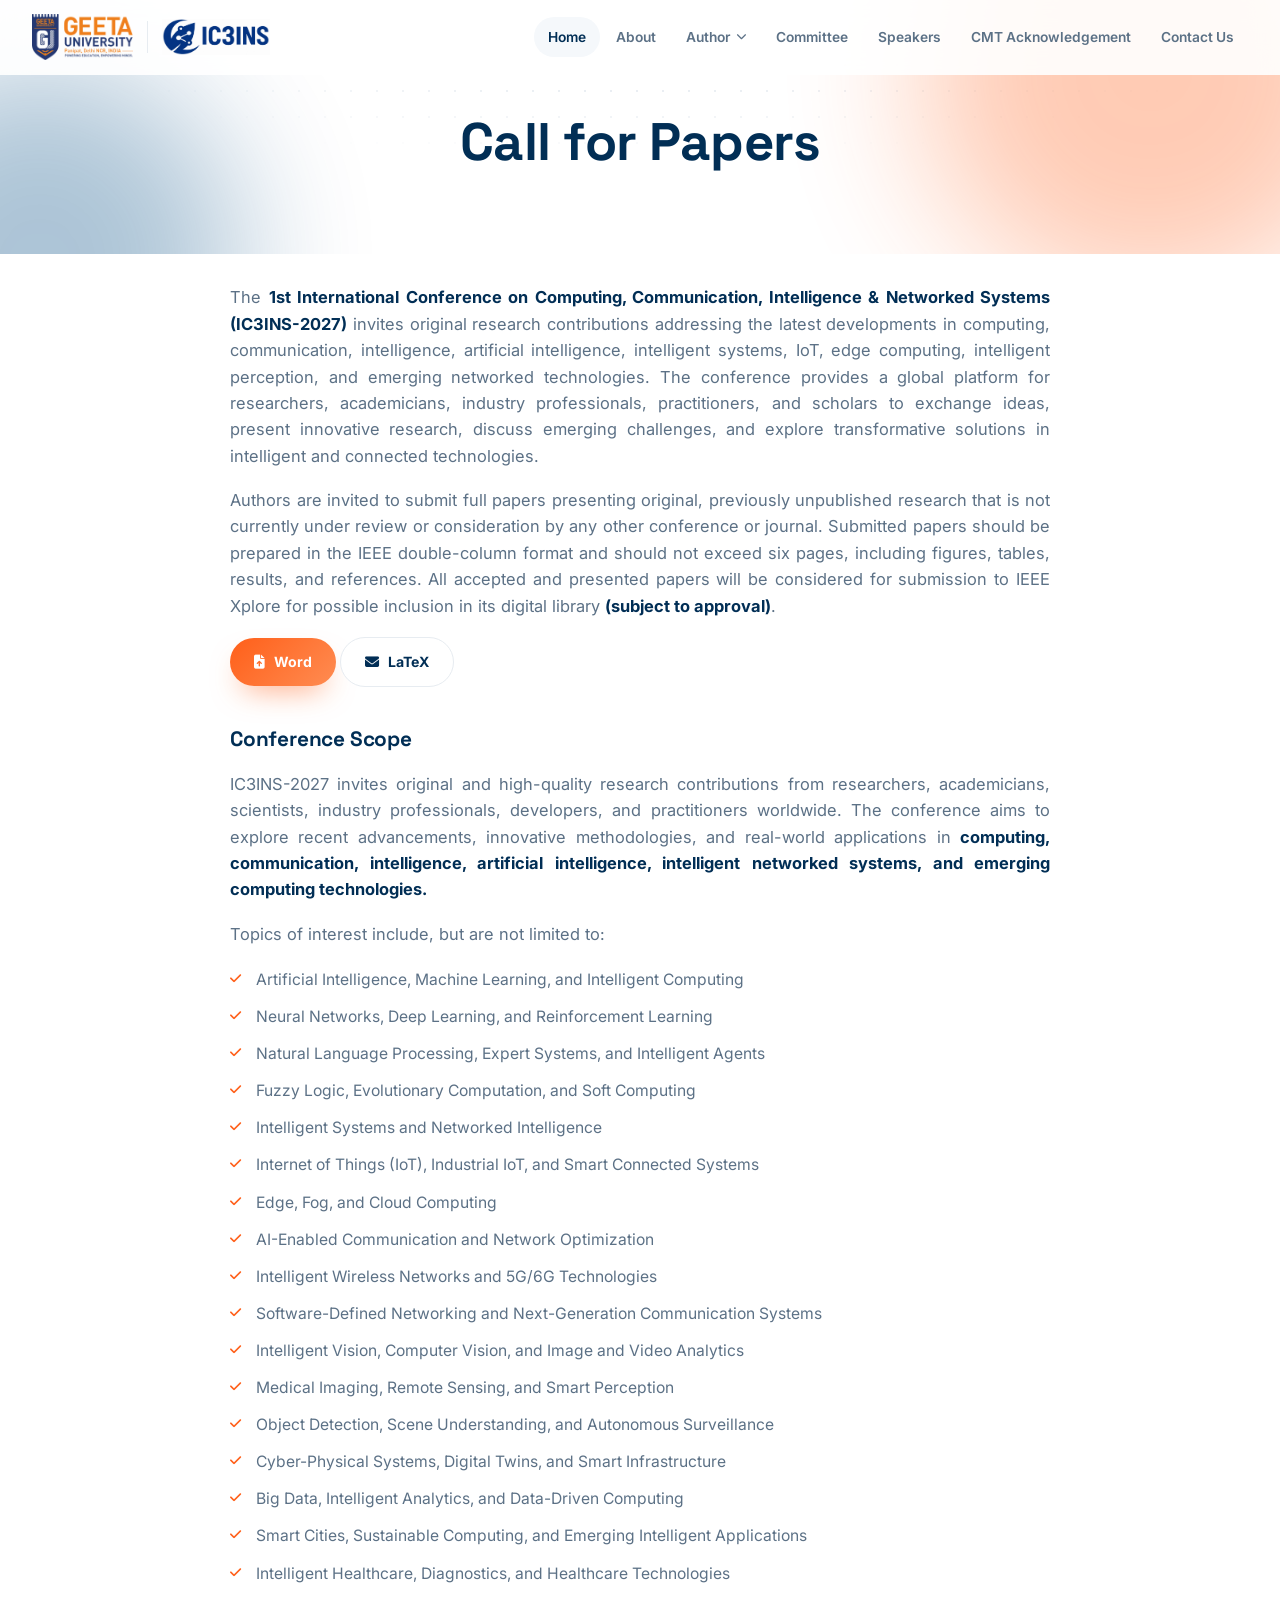
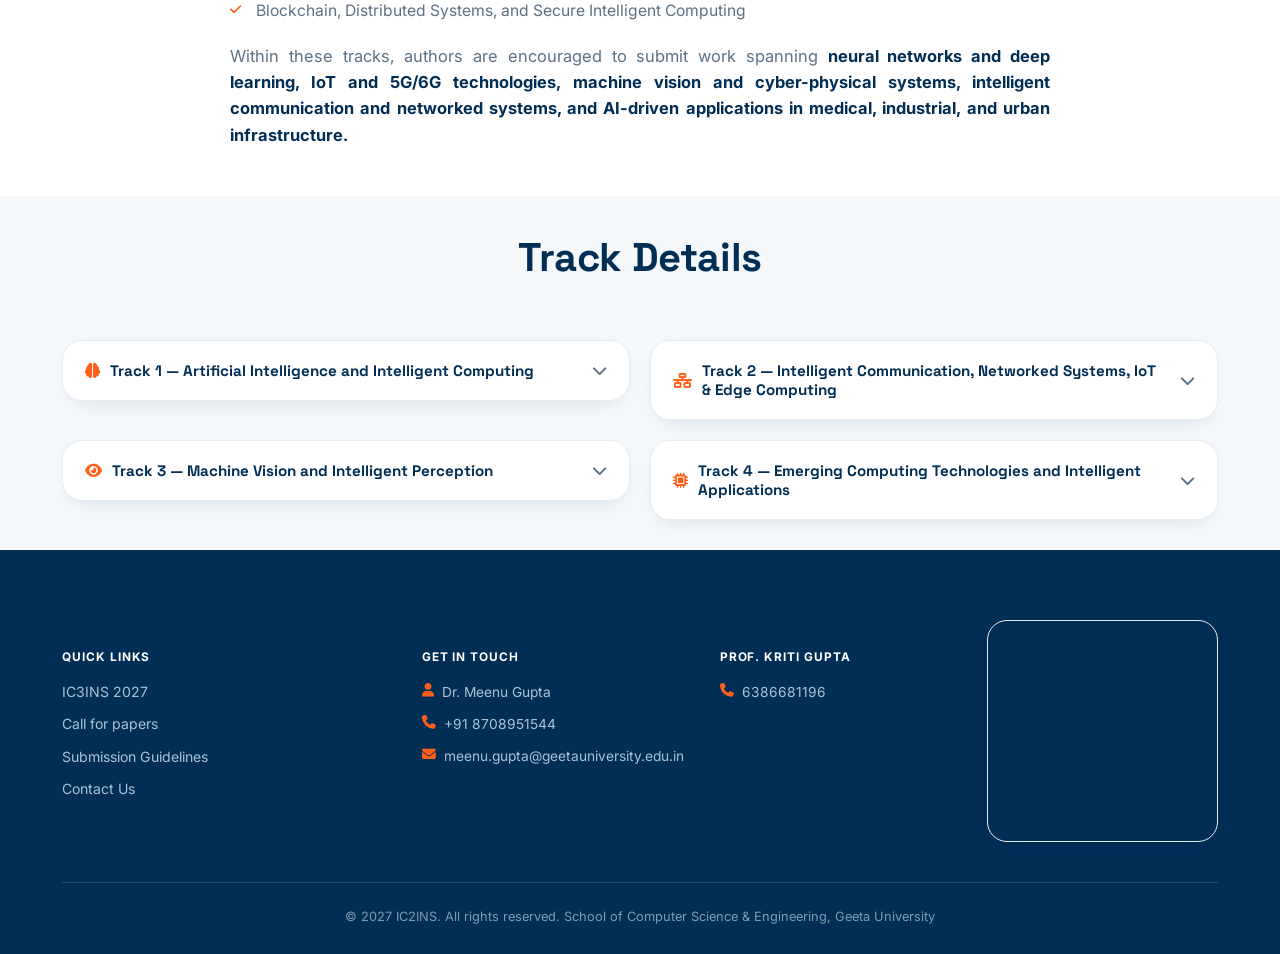
==== call-for-papers.html @ 107a6c38 "Add paper submission guidelines, registration details, and schedule pages for IC3INS-2027" ====
<!DOCTYPE html>
<html lang="en">

<head>
  <meta charset="UTF-8">
  <meta name="viewport" content="width=device-width, initial-scale=1.0">
  <title>Call for Papers — IC3INS-2027</title>
  <link rel="icon"
    href="data:image/svg+xml,%3Csvg xmlns='http://www.w3.org/2000/svg' viewBox='0 0 100 100'%3E%3Crect width='100' height='100' rx='24' fill='%23012e55'/%3E%3Ccircle cx='50' cy='42' r='16' fill='%23ff5f19'/%3E%3Crect x='30' y='66' width='40' height='9' rx='4.5' fill='white'/%3E%3C/svg%3E">
  <link rel="preconnect" href="https://fonts.googleapis.com">
  <link rel="preconnect" href="https://fonts.gstatic.com" crossorigin>
  <link
    href="https://fonts.googleapis.com/css2?family=Space+Grotesk:wght@500;600;700&family=Inter:wght@400;500;600;700;800&display=swap"
    rel="stylesheet">
  <link rel="stylesheet" href="https://cdnjs.cloudflare.com/ajax/libs/font-awesome/6.5.1/css/all.min.css">
  <link rel="stylesheet" href="assets/css/styles.css">
</head>

<body>

  <nav class="nav" id="nav">
    <a href="index.html" class="brand">
      <img src="assets/img/geeta-university-logo.png" alt="Geeta University">
      <div class="brand-sep"></div>
      <img src="assets/img/ic2ins-logo.jpeg" alt="IC3INS-2027" style="height:36px;">
    </a>
    <ul class="nav-links" id="navLinks">
      <li><a href="index.html" class="active">Home</a></li>
      <li><a href="index.html#about">About</a></li>
      <li class="has-dropdown">
        <button class="nav-drop-btn">Author <i class="fa-solid fa-chevron-down"></i></button>
        <div class="dropdown-menu">
          <a href="call-for-papers.html"><i class="fa-solid fa-bullhorn"></i>Call for Papers</a>
          <a href="paper-submission-guidelines.html"><i class="fa-solid fa-file-arrow-up"></i>Paper Submission
            Guidelines</a>

          <a href="index.html#important-dates"><i class="fa-solid fa-calendar-days"></i>Proposed Date</a>
          <a href="camera_ready_submission.html"><i class="fa-solid fa-bullhorn"></i>Camers ready submission</a>
          <a href="index.html#registration-dates"><i class="fa-solid fa-user-check"></i>Registration Details</a>
        </div>
      </li>
      <li><a href="committee.html">Committee</a></li>
      <li><a href="index.html#speakers">Speakers</a></li>
      <li><a href="cmt-acknowledgement.html">CMT Acknowledgement</a></li>
      <li><a href="contact.html">Contact Us</a></li>
    </ul>
    <!-- MOBILE MENU OPEN BUTTON -->
    <button class="burger" id="burger" aria-label="Open menu">
      <i class="fa-solid fa-bars"></i>
    </button>
  </nav>

  <div class="mobile-menu" id="mobileMenu">
    <div class="mobile-menu-top">
      <div class="brand"><img src="assets/img/ic2ins-logo.jpeg" alt="IC3INS-2027" style="height:34px;"></div>
      <button class="burger" id="closeBurger"><i class="fa-solid fa-xmark"></i></button>
    </div>
    <a href="index.html">Home</a>
    <a href="index.html#about">About</a>
    <div class="mobile-drop">
      <a href="javascript:void(0)" class="mobile-toggle">Author <i
          class="fa-solid fa-chevron-down mobile-toggle-caret"></i></a>
      <div class="mobile-sub">
        <a href="call-for-papers.html">Call for Papers</a>
        <a href="paper-submission-guidelines.html">Paper Submission Guidelines</a>

        <a href="index.html#important-dates">Proposed Date</a>
        <a href="camera_ready_submission.html">Camers ready submission</a>
        <a href="index.html#registration-dates">Registration Details</a>
      </div>
    </div>
    <a href="committee.html">Committee</a>
    <a href="index.html#speakers">Speakers</a>
    <a href="cmt-acknowledgement.html">CMT Acknowledgement</a>
    <a href="contact.html">Contact Us</a>
  </div>

  <main>

    <section class="page-hero">
      <div class="dotgrid"></div>
      <div class="blob blob1"></div>
      <div class="blob blob2"></div>
      <div class="wrap">
        <h1 class="reveal">Call for Papers</h1>
      </div>
    </section>

    <section class="sect">
      <div class="wrap">
        <div class="prose reveal" style="max-width:820px;">
          <p>The <b>1st International Conference on Computing, Communication, Intelligence & Networked Systems
              (IC3INS-2027)</b> invites original research contributions addressing the latest developments in computing,
            communication, intelligence, artificial intelligence, intelligent systems, IoT, edge computing, intelligent
            perception, and emerging networked technologies. The conference provides a global platform for researchers,
            academicians, industry professionals, practitioners, and scholars to exchange ideas, present innovative
            research, discuss emerging challenges, and explore transformative solutions in intelligent and connected
            technologies.</p>

          <p>
            Authors are invited to submit full papers presenting original, previously unpublished research that is not
            currently under review or consideration by any other conference or journal. Submitted papers should be
            prepared in the IEEE double-column format and should not exceed six pages, including figures, tables,
            results, and references. All accepted and presented papers will be considered for submission to IEEE Xplore
            for possible inclusion in its digital library <b>(subject to approval)</b>.</p>

          <div class="btns" style="display:flex-start; gap:14px; justify-content:center; flex-wrap:wrap;">
            <a class="btn btn-primary"
              href="https://attend.ieee.org/procomm-2024/wp-content/uploads/sites/580/2024/03/Full-Paper-template.docx"><i
                class="fa-solid fa-file-arrow-up"></i> Word</a>
            <a class="btn btn-ghost"
              href="https://www.overleaf.com/latex/templates/ieee-conference-template/grfzhhncsfqn"><i
                class="fa-solid fa-envelope"></i>LaTeX</a>
          </div>
          <!-- 
          <h3>Tracks &amp; Topics of Interest</h3>
          <div class="chip-row" style="justify-content:flex-start;">
            <span class="chip"><i class="fa-solid fa-brain"></i>Artificial Intelligence</span>
            <span class="chip"><i class="fa-solid fa-network-wired"></i>Intelligent Networked Systems, IoT & Edge
              Computing</span>
            <span class="chip"><i class="fa-solid fa-eye"></i>Machine Vision &amp; Smart Perception</span>
            <span class="chip"><i class="fa-solid fa-microchip"></i>Emerging Trends in Computer Technologies</span>
          </div> -->

          <h3>Conference Scope</h3>
          <p>IC3INS-2027 invites original and high-quality research contributions from researchers, academicians,
            scientists, industry professionals, developers, and practitioners worldwide. The conference aims to explore
            recent advancements, innovative methodologies, and real-world applications in <b>computing, communication,
              intelligence, artificial intelligence, intelligent networked systems, and emerging computing
              technologies.</b>
          </p>
          <p>Topics of interest include, but are not limited to:</p>
          <ul>

            <li>Artificial Intelligence, Machine Learning, and Intelligent Computing</li>
            <li>Neural Networks, Deep Learning, and Reinforcement Learning</li>
            <li>Natural Language Processing, Expert Systems, and Intelligent Agents</li>
            <li>Fuzzy Logic, Evolutionary Computation, and Soft Computing</li>
            <li>Intelligent Systems and Networked Intelligence</li>
            <li>Internet of Things (IoT), Industrial IoT, and Smart Connected Systems</li>
            <li>Edge, Fog, and Cloud Computing</li>
            <li>AI-Enabled Communication and Network Optimization</li>
            <li>Intelligent Wireless Networks and 5G/6G Technologies</li>
            <li>Software-Defined Networking and Next-Generation Communication Systems</li>
            <li>Intelligent Vision, Computer Vision, and Image and Video Analytics</li>
            <li>Medical Imaging, Remote Sensing, and Smart Perception</li>
            <li>Object Detection, Scene Understanding, and Autonomous Surveillance</li>
            <li>Cyber-Physical Systems, Digital Twins, and Smart Infrastructure</li>
            <li>Big Data, Intelligent Analytics, and Data-Driven Computing</li>
            <li>Smart Cities, Sustainable Computing, and Emerging Intelligent Applications</li>
            <li>Intelligent Healthcare, Diagnostics, and Healthcare Technologies</li>
            <li>Blockchain, Distributed Systems, and Secure Intelligent Computing</li>
          </ul>
          <p>Within these tracks, authors are encouraged to submit work spanning <b>neural networks and deep learning,
              IoT
              and 5G/6G technologies, machine vision and cyber-physical systems, intelligent communication and networked
              systems, and AI-driven applications in medical, industrial, and urban infrastructure.</b></p>
        </div>
      </div>
    </section>

    <section class="sect bg">
      <div class="wrap">
        <div class="sect-head">
          <h2>Track Details</h2>
        </div>

        <div class="track-grid">

          <div class="track-item">
            <div class="track-head">
              <button type="button" aria-expanded="false">
                <span><i class="fa-solid fa-brain"></i> Track 1 — Artificial Intelligence and Intelligent
                  Computing</span>
                <i class="fa-solid fa-chevron-down chev"></i>
              </button>
            </div>
            <div class="track-body">
              <div class="track-body-inner">
                <ul>
                  <li>Neural Networks</li>
                  <li>Deep Learning</li>
                  <li>Natural Language Processing</li>
                  <li>Expert Systems</li>
                  <li>Reinforcement Learning</li>
                  <li>Fuzzy Logic and Evolutionary Computation</li>
                  <li>Sentiment Analysis</li>
                  <li>AI in Healthcare and Diagnostics</li>
                  <li>Multi-Agent Systems</li>
                  <li>Generative AI and Large Language Models</li>
                  <li>Explainable and Trustworthy AI</li>
                  <li>AI for Data Analytics and Decision Support</li>
                </ul>
              </div>
            </div>
          </div>

          <div class="track-item">
            <div class="track-head">
              <button type="button" aria-expanded="false">
                <span><i class="fa-solid fa-network-wired"></i> Track 2 — Intelligent Communication, Networked Systems,
                  IoT & Edge Computing</span>
                <i class="fa-solid fa-chevron-down chev"></i>
              </button>
            </div>
            <div class="track-body">
              <div class="track-body-inner">
                <ul>
                  <li>Intelligent Networked Systems and Autonomous Networks</li>
                  <li>AI-Enabled Networking and Network Optimization</li>
                  <li>Internet of Things (IoT) and Industrial IoT</li>
                  <li>Intelligent Edge, Fog, and Cloud Computing</li>
                  <li>5G/6G and Intelligent Wireless Networks</li>
                  <li>Software-Defined Networking (SDN) and Network Function Virtualization (NFV)</li>
                  <li>AI-Driven Network Security and Privacy</li>
                  <li>Vehicular Networks and Intelligent Transportation Systems</li>
                  <li>Wireless Sensor Networks and Smart Sensing</li>
                  <li>Network Modeling, Optimization, and Simulation</li>
                  <li>Intelligent Communication Systems and Protocols</li>
                  <li>Connected and Smart Systems</li>
                </ul>
              </div>
            </div>
          </div>

          <div class="track-item">
            <div class="track-head">
              <button type="button" aria-expanded="false">
                <span><i class="fa-solid fa-eye"></i> Track 3 — Machine Vision and Intelligent Perception</span>
                <i class="fa-solid fa-chevron-down chev"></i>
              </button>
            </div>
            <div class="track-body">
              <div class="track-body-inner">
                <ul>
                  <li>Computer Vision</li>
                  <li>Image and Video Processing</li>
                  <li>Medical Imaging and Diagnostics</li>
                  <li>Remote Sensing and GIS</li>
                  <li>Brain–Computer Interfaces</li>
                  <li>Gesture and Emotion Recognition</li>
                  <li>Object Detection and Scene Understanding</li>
                  <li>Autonomous Surveillance Systems</li>
                  <li>Pattern Recognition</li>
                  <li>Image Understanding and Analysis</li>
                  <li>Multimodal Intelligence</li>
                  <li>Vision-Based Intelligent Systems</li>
                </ul>
              </div>
            </div>
          </div>

          <div class="track-item">
            <div class="track-head">
              <button type="button" aria-expanded="false">
                <span><i class="fa-solid fa-microchip"></i> Track 4 — Emerging Computing Technologies and Intelligent
                  Applications</span>
                <i class="fa-solid fa-chevron-down chev"></i>
              </button>
            </div>
            <div class="track-body">
              <div class="track-body-inner">
                <ul>
                  <li>Big Data and Data Analytics</li>
                  <li>Smart Cities and Digital Infrastructure</li>
                  <li>Blockchain and Distributed Ledger Technologies</li>
                  <li>Internet of Everything (IoE)</li>
                  <li>Mobile and Cloud Applications</li>
                  <li>Green and Sustainable Computing</li>
                  <li>Social and Web Computing</li>
                  <li>Digital Twins and Cyber-Physical Systems</li>
                  <li>Autonomous and Intelligent Systems</li>
                  <li>Human–Computer Interaction</li>
                  <li>Emerging Computing Paradigms</li>
                  <li>Intelligent Applications and Smart Technologies</li>
                </ul>
              </div>
            </div>
          </div>

        </div>
      </div>
    </section>

    <footer>
      <div class="wrap">
        <div class="foot-grid">
          <div class="fcol">
            <h6>Quick Links</h6>
            <a href="index.html#about">IC3INS 2027</a>
            <a href="call-for-papers.html">Call for papers</a>
            <a href="paper-submission-guidelines.html">Submission Guidelines</a>
            <a href="contact.html">Contact Us</a>
          </div>
          <div class="fcol">
            <h6>Get In Touch</h6>
            <div class="contact-line"><i class="fa-solid fa-user"></i><span>Dr. Meenu Gupta</span></div>
            <div class="contact-line"><i class="fa-solid fa-phone"></i><span>+91 8708951544</span></div>
            <div class="contact-line"><i
                class="fa-solid fa-envelope"></i><span>meenu.gupta@geetauniversity.edu.in</span></div>
          </div>
          <div class="fcol">
            <h6>Prof. Kriti Gupta</h6>
            <div class="contact-line"><i class="fa-solid fa-phone"></i><span>6386681196</span></div>
          </div>
          <div class="fcol">
            <div class="map-frame-footer">
              <iframe src="https://www.google.com/maps?q=Geeta+University+Panipat&output=embed" loading="lazy"
                referrerpolicy="no-referrer-when-downgrade" title="Geeta University, Panipat location"></iframe>
            </div>
          </div>
        </div>
        <div class="fbar">
          <span>© 2027 IC2INS. All rights reserved. School of Computer Science &amp; Engineering, Geeta
            University</span>
        </div>
      </div>
    </footer>

  </main>
  <script src="assets/js/mains.js"></script>

</body>

</html>
---- assets/css/styles.css ----
/* ========================================================
   IC3INS-2027 — shared stylesheet
   ======================================================== */
:root {
  --white: #ffffff;
  --bg: #f5f8fb;
  --navy: #012e55;
  --navy2: #024a82;
  --orange: #ff5f19;
  --orange2: #ff8c52;
  --ink: #0b2438;
  --ink-soft: #5c7186;
  --line: #e7ecf1;
  --shadow-sm: 0 8px 24px -12px rgba(1, 46, 85, .18);
  --shadow-lg: 0 30px 70px -25px rgba(1, 46, 85, .28);
  --radius: 20px;
}

* {
  box-sizing: border-box;
}

html {
  scroll-behavior: smooth;
}

@media (prefers-reduced-motion:reduce) {
  html {
    scroll-behavior: auto;
  }

  * {
    animation: none !important;
    transition: none !important;
  }
}

body {
  margin: 0;
  background: var(--white);
  color: var(--ink);
  font-family: 'Inter', sans-serif;
  line-height: 1.6;
  -webkit-font-smoothing: antialiased;
  overflow-x: hidden;
}

h1,
h2,
h3,
h4 {
  font-family: 'Space Grotesk', sans-serif;
  margin: 0;
  color: var(--navy);
  font-weight: 700;
  letter-spacing: -.01em;
}

p {
  margin: 0;
  text-align: justify;
}

a {
  color: inherit;
  text-decoration: none;
}

img {
  max-width: 100%;
  display: block;
}

ul {
  margin: 0;
  padding: 0;
}

.wrap {
  max-width: 1220px;
  margin: 0 auto;
  padding: 0 32px;
}

.eyebrow {
  display: inline-flex;
  align-items: center;
  gap: 8px;
  font-size: .78rem;
  font-weight: 700;
  letter-spacing: .08em;
  text-transform: uppercase;
  color: var(--orange);
  margin-bottom: 16px;
}

.eyebrow::before {
  content: '';
  width: 8px;
  height: 8px;
  border-radius: 50%;
  background: var(--orange);
}

.reveal {
  opacity: 0;
  transform: translateY(28px);
  transition: opacity .7s ease, transform .7s ease;
}

.reveal.in {
  opacity: 1;
  transform: none;
}

/* ---------------- NAV (base — unchanged from your original) ---------------- */
.nav {
  position: fixed;
  top: 0;
  left: 0;
  right: 0;
  z-index: 1000;
  display: flex;
  align-items: center;
  justify-content: space-between;
  padding: 14px 32px;
  transition: background .3s ease, box-shadow .3s ease, padding .3s ease;
  background: rgba(255, 255, 255, .9);
  backdrop-filter: blur(14px);
  -webkit-backdrop-filter: blur(14px);
  border-bottom: 1px solid transparent;
}

.nav.scrolled {
  box-shadow: var(--shadow-sm);
  border-bottom-color: var(--line);
  padding: 10px 32px;
}

.brand {
  display: flex;
  align-items: center;
  gap: 14px;
  flex-shrink: 0;
}

.brand img {
  height: 46px;
  width: auto;
  object-fit: contain;
}

.brand-sep {
  width: 1px;
  height: 32px;
  background: var(--line);
}

.brand-text {
  display: flex;
  flex-direction: column;
  line-height: 1.15;
}

.brand-text b {
  font-family: 'Space Grotesk', sans-serif;
  font-weight: 700;
  font-size: 1rem;
  color: var(--navy);
}

.brand-text span {
  font-size: .68rem;
  color: var(--ink-soft);
  font-weight: 600;
  letter-spacing: .03em;
}

.nav-links {
  display: flex;
  align-items: center;
  gap: 2px;
  list-style: none;
  position: relative;
}

.nav-links>li {
  position: relative;
}

.nav-links a,
.nav-drop-btn {
  font-size: .86rem;
  font-weight: 600;
  color: var(--ink-soft);
  padding: 9px 14px;
  border-radius: 100px;
  transition: color .2s ease, background .2s ease;
  display: inline-flex;
  align-items: center;
  gap: 6px;
  background: none;
  border: none;
  cursor: pointer;
  font-family: 'Inter', sans-serif;
  white-space: nowrap;
}

.nav-links a:hover,
.nav-links a.active,
.nav-drop-btn:hover {
  color: var(--navy);
  background: var(--bg);
}

.nav-drop-btn i {
  font-size: .65rem;
  transition: transform .2s ease;
}

.has-dropdown.open .nav-drop-btn i {
  transform: rotate(180deg);
}

.has-dropdown.open .nav-drop-btn {
  color: var(--navy);
  background: var(--bg);
}

.dropdown-menu {
  position: absolute;
  top: calc(100% + 10px);
  left: 50%;
  transform: translateX(-50%) translateY(6px);
  background: var(--white);
  border: 1px solid var(--line);
  border-radius: 16px;
  box-shadow: var(--shadow-lg);
  min-width: 250px;
  padding: 8px;
  opacity: 0;
  visibility: hidden;
  transition: opacity .2s ease, transform .2s ease;
}

.has-dropdown.open .dropdown-menu {
  opacity: 1;
  visibility: visible;
  transform: translateX(-50%) translateY(0);
}

.dropdown-menu a {
  display: flex;
  align-items: center;
  gap: 10px;
  padding: 11px 14px;
  border-radius: 10px;
  font-size: .86rem;
  font-weight: 600;
  color: var(--ink);
  white-space: nowrap;
}

.dropdown-menu a:hover {
  background: var(--bg);
  color: var(--orange);
}

.dropdown-menu a i {
  color: var(--orange);
  width: 16px;
  font-size: .8rem;
}

.nav-cta {
  display: flex;
  align-items: center;
  gap: 12px;
}

.burger {
  display: none;
  width: 40px;
  height: 40px;
  border-radius: 10px;
  border: 1px solid var(--line);
  background: var(--white);
  align-items: center;
  justify-content: center;
  font-size: 1.1rem;
  color: var(--navy);
  cursor: pointer;
}

.btn {
  display: inline-flex;
  align-items: center;
  gap: 9px;
  font-weight: 700;
  font-size: .88rem;
  padding: 13px 24px;
  border-radius: 100px;
  border: none;
  cursor: pointer;
  transition: transform .2s ease, box-shadow .2s ease;
}

.btn-primary {
  background: linear-gradient(135deg, var(--orange), var(--orange2));
  color: #fff;
  box-shadow: 0 14px 30px -12px rgba(255, 95, 25, .6);
}

.btn-primary:hover {
  transform: translateY(-2px);
  box-shadow: 0 18px 36px -12px rgba(255, 95, 25, .7);
}

.btn-ghost {
  background: var(--white);
  color: var(--navy);
  border: 1.5px solid var(--line);
}

.btn-ghost:hover {
  border-color: var(--navy);
  transform: translateY(-2px);
}

.btn-sm {
  padding: 10px 18px;
  font-size: .82rem;
}

/* mobile menu */
.mobile-menu {
  position: fixed;
  inset: 0;
  background: var(--white);
  z-index: 1200;
  display: flex;
  flex-direction: column;
  padding: 24px 28px;
  transform: translateY(-110%);
  transition: transform .4s cubic-bezier(.6, 0, .3, 1);
  overflow-y: auto;
}

.mobile-menu.open {
  transform: translateY(0);
}

.mobile-menu-top {
  display: flex;
  justify-content: space-between;
  align-items: center;
  margin-bottom: 30px;
}

.mobile-menu a {
  font-family: 'Space Grotesk', sans-serif;
  font-size: 1.25rem;
  font-weight: 600;
  color: var(--navy);
  padding: 13px 0;
  border-bottom: 1px solid var(--line);
  display: flex;
  align-items: center;
  justify-content: space-between;
}

.mobile-sub {
  padding-left: 16px;
  display: none;
}

.mobile-sub.open {
  display: block;
}

.mobile-sub a {
  font-size: 1rem;
  font-weight: 500;
  color: var(--ink-soft);
  border-bottom: 1px dashed var(--line);
}

.mobile-toggle-caret {
  transition: transform .2s ease;
}

.mobile-drop.open .mobile-toggle-caret {
  transform: rotate(180deg);
}

/* ---------------- RESPONSIVE (new) ---------------- */

/* Large tablet / small laptop: tighten link spacing, drop tagline */
@media (max-width: 1200px) {

  .nav-links a,
  .nav-drop-btn {
    padding: 9px 10px;
    font-size: .82rem;
  }

  .brand-text span {
    display: none;
  }

  .nav-cta .btn-sm {
    padding: 10px 16px;
    font-size: .8rem;
  }
}

/* Tablet / mobile breakpoint: switch to burger menu */
@media (max-width: 992px) {

  .nav-links,
  .nav-cta .btn-primary {
    display: none;
  }

  .burger {
    display: flex;
  }

  .nav {
    padding: 12px 20px;
  }

  .brand img {
    height: 38px;
  }

  .brand-sep {
    height: 26px;
  }
}

/* Small phones: shrink brand further, tighten mobile menu spacing */
@media (max-width: 480px) {
  .brand {
    gap: 8px;
  }

  .brand img {
    height: 30px;
  }

  .brand-sep {
    height: 22px;
  }

  .brand-text b {
    font-size: .78rem;
  }

  .nav {
    padding: 10px 14px;
  }

  .mobile-menu {
    padding: 20px 18px;
  }

  .mobile-menu a {
    font-size: 1.05rem;
    padding: 12px 0;
  }

  .mobile-menu-top img {
    height: 28px;
  }
}

/* Very small phones (older/small devices) */
@media (max-width: 360px) {
  .brand-text {
    display: none;
  }

  .brand-sep {
    display: none;
  }
}

/* ---------------- generic page hero (inner pages) ---------------- */
.page-hero {
  position: relative;
  padding: 50px 0 70px;
  overflow: hidden;
  text-align: center;
}

.blob {
  position: absolute;
  border-radius: 50%;
  filter: blur(70px);
  opacity: .32;
  z-index: 0;
  animation: drift 18s ease-in-out infinite;
}

.blob1 {
  width: 460px;
  height: 460px;
  background: var(--orange);
  top: -160px;
  right: -100px;
}

.blob2 {
  width: 400px;
  height: 400px;
  background: var(--navy2);
  top: 60px;
  left: -160px;
  animation-delay: -6s;
}

@keyframes drift {

  0%,
  100% {
    transform: translate(0, 0) scale(1);
  }

  50% {
    transform: translate(30px, -30px) scale(1.08);
  }
}

.dotgrid {
  position: absolute;
  inset: 0;
  z-index: 0;
  background-image: radial-gradient(var(--line) 1.4px, transparent 1.4px);
  background-size: 26px 26px;
  mask-image: radial-gradient(ellipse 60% 60% at 50% 20%, black 20%, transparent 75%);
  -webkit-mask-image: radial-gradient(ellipse 60% 60% at 50% 20%, black 20%, transparent 75%);
}

.page-hero .wrap {
  margin-top: 50px;
  position: relative;
  z-index: 1;
}

.page-hero h1 {
  font-size: clamp(2.1rem, 4.6vw, 3.3rem);
}

.page-hero p {
  max-width: 60ch;
  margin: 18px auto 0;
  color: var(--ink-soft);
  font-size: 1.05rem;
}

.crumb {
  display: flex;
  justify-content: center;
  gap: 8px;
  font-size: .8rem;
  color: var(--ink-soft);
  margin-bottom: 18px;
  font-weight: 600;
}

.crumb a {
  color: var(--orange);
}

/* ---------------- home hero: two-column grid layout ---------------- */
.home-hero {
  text-align: left;
}

.home-hero .hero-grid {
  display: grid;
  grid-template-columns: 1.3fr 1fr;
  gap: 48px;
  align-items: center;
}

.hero-col {
  min-width: 0;
  /* prevents grid blowout from long text/pills */
}

.hero-text .hero-badges {
  display: flex;
  flex-wrap: wrap;
  gap: 10px;
  margin-bottom: 22px;
}

.hero-text .pill {
  font-size: .78rem;
  font-weight: 600;
  color: var(--navy);
  background: var(--white);
  border: 1px solid var(--line);
  padding: 8px 15px;
  border-radius: 100px;
  display: inline-flex;
  align-items: center;
  gap: 8px;
}

.hero-text .pill i {
  color: var(--orange);
}

.hero-text h1 {
  margin-bottom: 18px;
}

.hero-text h1 span {
  color: var(--orange);
}

.hero-text .lead {
  color: var(--ink-soft);
  font-size: 1.05rem;
  max-width: 62ch;
  margin-bottom: 28px;
}

.hero-text .btn-row {
  justify-content: flex-start;
  margin-top: 0;
}

/* right column: facts turned into a stacked card */
.hero-facts-card {
  font-size: large;
  display: flex;
  flex-direction: column;
  gap: 2px;
  background: var(--white);
  border: 1px solid var(--line);
  box-shadow: var(--shadow-lg);
}

.hero-facts-card .fact {
  display: flex;
  align-items: center;
  gap: 10px;
  padding: 10px 8px;
}

.hero-facts-card .factM {
  display: flex;
  align-items: left;
  flex-direction: column;
  gap: 10px;
  padding: 10px 8px;
  border-bottom: 1px solid var(--line);
}

.hero-facts-card .fact:last-child {
  border-bottom: none;
}

.hero-facts-card .fact i {
  width: 40px;
  height: 40px;
  flex-shrink: 0;
  display: flex;
  align-items: center;
  justify-content: center;
  border-radius: 12px;
  background: var(--bg);
  color: var(--orange);
  font-size: 1rem;
}

.hero-facts-card .fact .lbl {
  display: block;
  font-size: .72rem;
  font-weight: 600;
  color: var(--ink-soft);
  letter-spacing: .02em;
}

.hero-facts-card .fact .val {
  display: block;
  font-family: 'Space Grotesk', sans-serif;
  font-size: .95rem;
  font-weight: 700;
  color: var(--navy);
  line-height: 1.3;
}

/* ---------------- section basics ---------------- */
.sect {
  padding: 30px 0;
}

.sect.bg {
  background: var(--bg);
}

.sect.tight {
  padding: 60px 0;
}

.sect-head {
  text-align: center;
  max-width: 680px;
  margin: 0 auto 50px;
}

.sect-head h2 {
  font-size: clamp(1.8rem, 3.4vw, 2.5rem);
}

.sect-head p {
  color: var(--ink-soft);
  margin-top: 14px;
  font-size: 1.03rem;
}

.prose {
  max-width: 850px;
  margin: 0 auto;
}

.prose p {
  color: var(--ink-soft);
  font-size: 1.03rem;
  margin-bottom: 18px;
}

.prose p b {
  color: var(--navy);
}

.prose h3 {
  font-size: 1.3rem;
  margin: 36px 0 14px;
}

.prose ul {
  list-style: none;
  display: flex;
  flex-direction: column;
  gap: 12px;
  margin: 20px 0;
}

.prose ul li {
  font-size: .98rem;
  color: var(--ink-soft);
  padding-left: 26px;
  position: relative;
}

.prose ul li::before {
  content: '\f00c';
  font-family: 'Font Awesome 6 Free';
  font-weight: 900;
  position: absolute;
  left: 0;
  top: 2px;
  color: var(--orange);
  font-size: .8rem;
}

/* ---------------- cards, chips, stat blocks (reused across pages) ---------------- */
.chip-row {
  display: flex;
  flex-wrap: wrap;
  gap: 10px;
  margin: 20px 0;
}

.chip {
  font-size: .82rem;
  font-weight: 600;
  color: var(--navy);
  background: var(--white);
  border: 1px solid var(--line);
  padding: 9px 16px;
  border-radius: 100px;
  display: inline-flex;
  align-items: center;
  gap: 8px;
}

.chip i {
  color: var(--orange);
}

.info-card {
  background: var(--white);
  border: 1px solid var(--line);
  border-radius: var(--radius);
  padding: 28px;
  box-shadow: var(--shadow-sm);
}

.two-col {
  display: grid;
  grid-template-columns: 1fr 1fr;
  gap: 26px;
}

.stat-card {
  background: linear-gradient(135deg, var(--navy), var(--navy2));
  color: #fff;
  border-radius: var(--radius);
  padding: 26px 28px;
  box-shadow: var(--shadow-sm);
}

.stat-card .n {
  font-family: 'Space Grotesk', sans-serif;
  font-size: 1.9rem;
  font-weight: 700;
}

.stat-card .l {
  font-size: .82rem;
  color: #c9dcee;
  margin-top: 4px;
}

.stat-card.orange {
  background: linear-gradient(135deg, var(--orange), var(--orange2));
}

.stat-card.orange .l {
  color: #ffe6d6;
}

/* ---------------- buttons row ---------------- */
.btn-row {
  display: flex;
  gap: 14px;
  justify-content: center;
  flex-wrap: wrap;
  margin-top: 8px;
}

/* ---------------- speakers ---------------- */
.fig-grid {
  display: grid;
  grid-template-columns: repeat(3, 1fr);
  gap: 24px;
}

.fig-card {
  border-radius: var(--radius);
  overflow: hidden;
  border: 1px solid var(--line);
  background: var(--white);
  transition: transform .25s ease, box-shadow .25s ease;
}

.fig-card:hover {
  transform: translateY(-6px);
  box-shadow: var(--shadow-lg);
}

.fig-photo {
  aspect-ratio: 4/3;
  overflow: hidden;
  background: linear-gradient(135deg, var(--navy), var(--navy2));
}

.fig-photo img {
  width: 100%;
  height: 100%;
  object-fit: cover;
}

.fig-cap {
  padding: 18px 20px;
}

.fig-cap h4 {
  font-size: 1.05rem;
  margin-bottom: 8px;
}

.fig-cap p {
  font-size: .86rem;
  color: var(--ink-soft);
  line-height: 1.5;
}

/* ---------------- committee tabs / tables ---------------- */
.seg-wrap {
  display: flex;
  justify-content: center;
}

.seg {
  display: inline-flex;
  background: var(--white);
  border: 1px solid var(--line);
  border-radius: 100px;
  padding: 5px;
  margin: 0 auto 46px;
  flex-wrap: wrap;
  justify-content: center;
  gap: 2px;
}

.seg button {
  border: none;
  background: none;
  padding: 11px 18px;
  border-radius: 100px;
  font-weight: 600;
  font-size: .84rem;
  color: var(--ink-soft);
  cursor: pointer;
  transition: all .25s ease;
  white-space: nowrap;
  font-family: 'Inter', sans-serif;
}

.seg button.active {
  background: var(--navy);
  color: #fff;
}

.cpanel {
  display: none;
}

.cpanel.active {
  display: block;
  animation: fadein .4s ease;
}

@keyframes fadein {
  from {
    opacity: 0;
    transform: translateY(10px);
  }

  to {
    opacity: 1;
    transform: none;
  }
}

.role-groups {
  display: flex;
  flex-direction: column;
  gap: 14px;
}

.role-block {
  background: var(--white);
  border: 1px solid var(--line);
  border-radius: var(--radius);
  padding: 26px 28px;
}

.role-block h5 {
  font-family: 'Space Grotesk', sans-serif;
  color: var(--orange);
  font-size: .76rem;
  text-transform: uppercase;
  letter-spacing: .08em;
  margin-bottom: 16px;
}

.role-people {
  display: grid;
  grid-template-columns: repeat(2, 1fr);
  gap: 6px 30px;
}

.person-row {
  display: flex;
  gap: 12px;
  align-items: flex-start;
  padding: 10px 0;
  border-bottom: 1px solid var(--line);
}

.role-people .person-row:nth-last-child(-n+2) {
  border-bottom: none;
}

.avatar {
  width: 36px;
  height: 36px;
  border-radius: 50%;
  background: linear-gradient(135deg, var(--navy), var(--navy2));
  color: #fff;
  display: flex;
  align-items: center;
  justify-content: center;
  font-size: .68rem;
  font-weight: 700;
  flex-shrink: 0;
}

.person-row .name {
  font-weight: 700;
  font-size: .9rem;
  color: var(--navy);
  display: block;
}

.person-row .role {
  font-size: .78rem;
  color: var(--ink-soft);
}

.list-search {
  position: relative;
  max-width: 440px;
  margin: 0 auto 28px;
}

.list-search input {
  width: 100%;
  padding: 13px 18px 13px 44px;
  border-radius: 100px;
  border: 1.5px solid var(--line);
  font-size: .92rem;
  font-family: 'Inter', sans-serif;
  outline: none;
  transition: border-color .2s ease;
}

.list-search input:focus {
  border-color: var(--orange);
}

.list-search i {
  position: absolute;
  left: 18px;
  top: 50%;
  transform: translateY(-50%);
  color: var(--ink-soft);
}

.num-list {
  max-height: 640px;
  overflow-y: auto;
  border: 1px solid var(--line);
  border-radius: var(--radius);
  padding: 8px;
}

.num-list::-webkit-scrollbar {
  width: 6px;
}

.num-list::-webkit-scrollbar-thumb {
  background: var(--line);
  border-radius: 4px;
}

.num-cols {
  columns: 2;
  column-gap: 0;
}

@media(max-width:760px) {
  .num-cols {
    columns: 1;
  }
}

.num-item {
  font-size: .86rem;
  color: var(--ink-soft);
  padding: 11px 16px;
  border-radius: 10px;
  break-inside: avoid;
  display: flex;
  gap: 10px;
  transition: background .15s ease;
}

.num-item .idx {
  font-family: 'Space Grotesk', sans-serif;
  color: var(--orange);
  font-weight: 700;
  font-size: .78rem;
  flex-shrink: 0;
  width: 26px;
}

.num-item:hover {
  background: var(--bg);
}

.num-item b {
  color: var(--navy);
  font-weight: 600;
}

.num-item.hide {
  display: none;
}

.list-count {
  text-align: center;
  font-size: .82rem;
  color: var(--ink-soft);
  margin-bottom: 16px;
  font-weight: 600;
}

/* ---------------- CTA band ---------------- */
.cta {
  position: relative;
  overflow: hidden;
  border-radius: 32px;
  margin: 0 32px;
  background: linear-gradient(135deg, var(--navy) 0%, var(--navy2) 55%, var(--orange) 150%);
  padding: 70px 40px;
  text-align: center;
  color: #fff;
}

.cta::before {
  content: '';
  position: absolute;
  inset: 0;
  background: radial-gradient(circle at 80% 20%, rgba(255, 255, 255, .15), transparent 55%);
}

.cta>* {
  position: relative;
  z-index: 1;
}

.cta h2 {
  color: #fff;
  font-size: clamp(1.7rem, 3.4vw, 2.4rem);
}

.cta p {
  max-width: 52ch;
  margin: 14px auto 30px;
  color: #dbe8f2;
}

.cta .btn-primary {
  background: #fff;
  color: var(--orange);
  box-shadow: 0 14px 30px -10px rgba(0, 0, 0, .35);
}

.cta .btn-ghost {
  background: transparent;
  color: #fff;
  border-color: rgba(255, 255, 255, .4);
}

.cta .btn-ghost:hover {
  background: rgba(255, 255, 255, .12);
  border-color: #fff;
}

/* ---------------- contact page ---------------- */
.contact-grid {
  display: grid;
  grid-template-columns: 1fr 1.1fr;
  gap: 32px;
  align-items: start;
}

.contact-card {
  display: flex;
  gap: 16px;
  padding: 22px;
  border: 1px solid var(--line);
  border-radius: 18px;
  margin-bottom: 14px;
  background: var(--white);
}

.contact-card .ic {
  width: 46px;
  height: 46px;
  border-radius: 13px;
  background: var(--bg);
  color: var(--orange);
  display: flex;
  align-items: center;
  justify-content: center;
  font-size: 1.1rem;
  flex-shrink: 0;
}

.contact-card h4 {
  font-size: 1rem;
  margin-bottom: 4px;
}

.contact-card p {
  font-size: .88rem;
  color: var(--ink-soft);
}

.map-frame {
  border: 1px solid var(--line);
  border-radius: var(--radius);
  overflow: hidden;
  box-shadow: var(--shadow-sm);
  height: 100%;
  min-height: 380px;
}

.map-frame iframe {
  width: 100%;
  height: 100%;
  min-height: 380px;
  border: 0;
  display: block;
}

.map-frame-footer {
  border: 1px solid var(--line);
  border-radius: var(--radius);
  overflow: hidden;
  box-shadow: var(--shadow-sm);
  height: 100%;
  min-height: 220px;
}

.map-frame-footer iframe {
  width: 100%;
  height: 100%;
  min-height: 220px;
  border: 0;
  display: block;
}



.form-card {
  background: var(--white);
  border: 1px solid var(--line);
  border-radius: var(--radius);
  padding: 32px;
  box-shadow: var(--shadow-sm);
}

.form-row {
  margin-bottom: 16px;
}

.form-row label {
  display: block;
  font-size: .8rem;
  font-weight: 700;
  color: var(--navy);
  margin-bottom: 6px;
}

.form-row input,
.form-row textarea {
  width: 100%;
  padding: 12px 14px;
  border: 1.5px solid var(--line);
  border-radius: 10px;
  font-family: 'Inter', sans-serif;
  font-size: .92rem;
  outline: none;
}

.form-row input:focus,
.form-row textarea:focus {
  border-color: var(--orange);
}

/* ---------------- CMT acknowledgement box ---------------- */
.ack-box {
  background: var(--white);
  border: 1px solid var(--line);
  border-left: 4px solid var(--orange);
  border-radius: 16px;
  padding: 32px 34px;
  box-shadow: var(--shadow-sm);
}

.ack-box p {
  color: var(--ink-soft);
  font-size: 1.02rem;
  line-height: 1.75;
}

.cmt-logo-row {
  display: flex;
  align-items: center;
  gap: 18px;
  margin-bottom: 26px;
}

.cmt-badge {
  width: 56px;
  height: 56px;
  border-radius: 14px;
  background: var(--bg);
  color: var(--orange);
  display: flex;
  align-items: center;
  justify-content: center;
  font-size: 1.4rem;
  flex-shrink: 0;
}

/* ---------------- footer ---------------- */
footer {
  background: var(--navy);
  color: #c9dcee;
  padding: 70px 0 26px;
  
}

.foot-grid {
  display: grid;
  grid-template-columns: 1.4fr 1fr 1fr 1fr;
  gap: 36px;
  padding-bottom: 40px;
  border-bottom: 1px solid rgba(255, 255, 255, .14);
}

.foot-brand {
  display: flex;
  align-items: center;
  gap: 12px;
  margin-bottom: 14px;
}

.foot-brand img {
  height: 40px;
  background: #fff;
  border-radius: 8px;
  padding: 4px;
}

footer h4 {
  color: #fff;
  font-size: 1.15rem;
}

footer p {
  color: #a9c2d8;
  font-size: .9rem;
}

.fcol h6 {
  font-size: .74rem;
  text-transform: uppercase;
  letter-spacing: .08em;
  color: #fff;
  margin-bottom: 14px;
}

.fcol a {
  display: block;
  font-size: .88rem;
  color: #a9c2d8;
  margin-bottom: 10px;
  transition: color .2s ease;
}

.fcol a:hover {
  color: var(--orange);
}

.fcol .contact-line {
  display: flex;
  gap: 8px;
  align-items: flex-start;
  font-size: .86rem;
  color: #a9c2d8;
  margin-bottom: 10px;
}

.fcol .contact-line i {
  color: var(--orange);
  margin-top: 3px;
}

.fbar {
  display: flex;
  justify-content: center;
  flex-wrap: wrap;
  gap: 10px;
  padding-top: 24px;
  font-size: .8rem;
  color: #7f9bb2;
}

/* ---------------- responsive ---------------- */
@media(max-width:980px) {

  .nav-links,
  .nav-cta .btn-ghost {
    display: none;
  }

  .burger {
    display: flex;
  }

  .home-hero .hero-grid {
    grid-template-columns: 1fr;
    gap: 32px;
  }

  .home-hero .hero-facts-card {
    order: 2;
  }

  .home-hero {
    text-align: center;
  }

  .hero-text .hero-badges,
  .hero-text .btn-row {
    justify-content: center;
  }

  .hero-text .lead {
    margin-left: auto;
    margin-right: auto;
  }

  .two-col {
    grid-template-columns: 1fr;
  }

  .fig-grid {
    grid-template-columns: repeat(2, 1fr);
  }

  .role-people {
    grid-template-columns: 1fr;
  }

  .contact-grid {
    grid-template-columns: 1fr;
  }

  .foot-grid {
    grid-template-columns: 1fr 1fr;
  }

  .brand-text {
    display: none;
  }
}

@media(max-width:560px) {
  .wrap {
    padding: 0 20px;
  }

  .sect {
    padding: 64px 0;
  }

  .page-hero {
    padding: 130px 0 50px;
  }

  .fig-grid {
    grid-template-columns: 1fr;
  }

  .foot-grid {
    grid-template-columns: 1fr;
  }

  .cta {
    margin: 0 16px;
    padding: 54px 24px;
  }

  .num-cols {
    columns: 1;
  }
}

/* ---------------- track grid (accordion) ---------------- */
.track-grid {
  display: grid;
  grid-template-columns: 1fr 1fr;
  gap: 20px;
  margin-top: 8px;
  align-items: start;
}

.track-item {
  background: var(--white);
  border: 1px solid var(--line);
  border-radius: var(--radius);
  overflow: hidden;
  box-shadow: var(--shadow-sm);
}

.track-head button {
  width: 100%;
  text-align: left;
  background: none;
  border: none;
  cursor: pointer;
  padding: 20px 22px;
  display: flex;
  align-items: center;
  justify-content: space-between;
  gap: 14px;
  font-family: 'Space Grotesk', sans-serif;
  font-weight: 700;
  font-size: .95rem;
  color: var(--navy);
}

.track-head button span {
  display: flex;
  align-items: center;
  gap: 10px;
}

.track-head button span i:first-child {
  color: var(--orange);
  font-size: .95rem;
  flex-shrink: 0;
}

.track-head .chev {
  flex-shrink: 0;
  transition: transform .25s ease;
  color: var(--ink-soft);
}

.track-item.open .chev {
  transform: rotate(180deg);
  color: var(--orange);
}

.track-body {
  max-height: 0;
  overflow: hidden;
  transition: max-height .3s ease;
}

.track-item.open .track-body {
  max-height: 1200px; /* generous cap so long lists aren't clipped */
}

.track-body-inner {
  padding: 0 22px 22px;
}

.track-body-inner ul {
  list-style: none;
  display: flex;
  flex-direction: column;
  gap: 10px;
}

.track-body-inner ul li {
  font-size: .89rem;
  color: var(--ink-soft);
  padding-left: 24px;
  position: relative;
}

.track-body-inner ul li::before {
  content: '\f00c';
  font-family: 'Font Awesome 6 Free';
  font-weight: 900;
  position: absolute;
  left: 0;
  top: 2px;
  color: var(--orange);
  font-size: .75rem;
}

@media (max-width: 760px) {
  .track-grid {
    grid-template-columns: 1fr;
  }
}

/* ---------------- registration & dates tables ---------------- */
.reg-dates-stack {
  display: flex;
  flex-direction: column;
  gap: 60px;
}

.reg-block {
  width: 100%;
}

.reg-table-scroll {
  width: 100%;
  overflow-x: auto;
  -webkit-overflow-scrolling: touch;
  border: 1px solid var(--line);
  border-radius: var(--radius);
  box-shadow: var(--shadow-sm);
}

.reg-table,
.dates-table {
  width: 100%;
  min-width: 640px;
  border-collapse: collapse;
  font-size: .84rem;
}

.dates-table {
  min-width: 480px;
}

.reg-table th,
.reg-table td,
.dates-table th,
.dates-table td {
  padding: 13px 16px;
  text-align: center;
  white-space: nowrap;
}

.dates-table th,
.dates-table td {
  text-align: left;
  white-space: normal;
}

.reg-table thead th,
.dates-table thead th {
  background: var(--navy);
  color: #fff;
  font-family: 'Space Grotesk', sans-serif;
  font-weight: 700;
  font-size: .78rem;
  letter-spacing: .02em;
}

.reg-table thead tr:first-child th {
  border-bottom: 1px solid rgba(255, 255, 255, .18);
}

.reg-table tbody th {
  background: var(--navy);
  color: #fff;
  font-family: 'Space Grotesk', sans-serif;
  font-weight: 700;
  font-size: .8rem;
  text-align: left;
  white-space: normal;
  min-width: 150px;
}

.reg-table tbody td {
  color: var(--ink-soft);
  border-bottom: 1px solid var(--line);
}

.reg-table tbody tr:nth-child(even) td {
  background: var(--bg);
}

.dates-table tbody td {
  color: var(--ink-soft);
  border-bottom: 1px solid var(--line);
}

.dates-table tbody td:first-child {
  font-weight: 600;
  color: var(--navy);
}

.dates-table tbody tr:nth-child(even) td {
  background: var(--bg);
}

.reg-table tbody tr:last-child td,
.dates-table tbody tr:last-child td {
  border-bottom: none;
}

.reg-note {
  font-size: .88rem;
  color: var(--ink-soft);
  margin-top: 14px;
  text-align: left;
}

@media (max-width: 560px) {
  .reg-dates-stack {
    gap: 44px;
  }
}
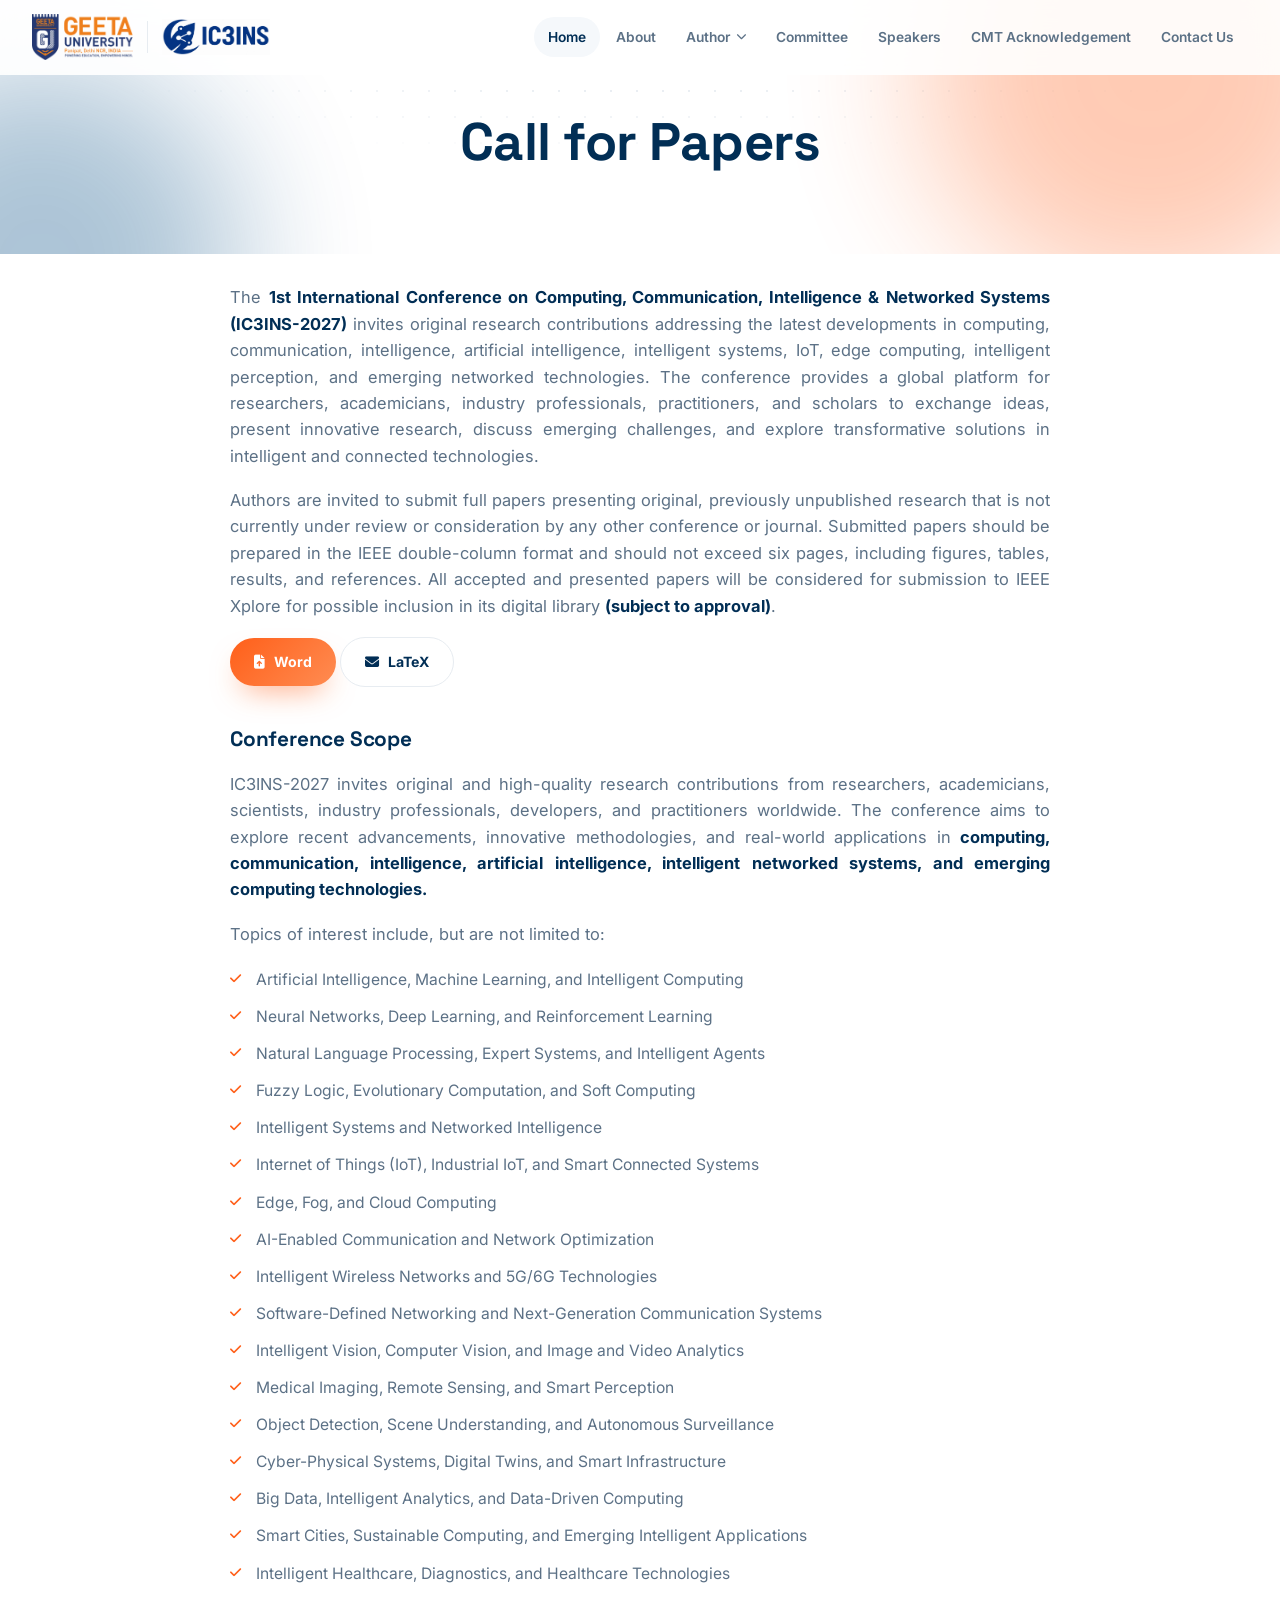
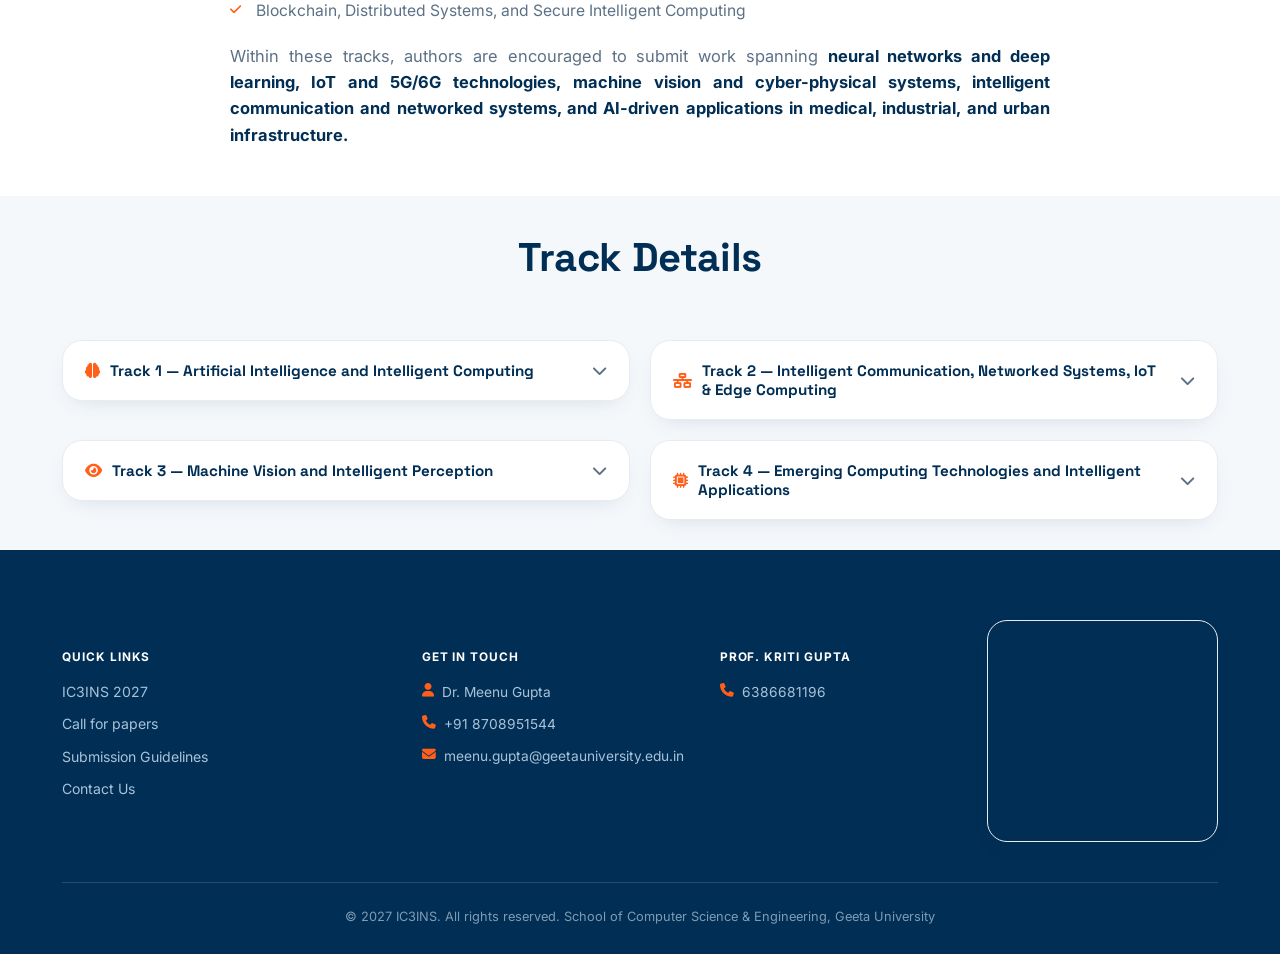
==== commit 520e61b2: "commit" ====
--- a/call-for-papers.html
+++ b/call-for-papers.html
@@ -311,7 +311,7 @@
           </div>
         </div>
         <div class="fbar">
-          <span>© 2027 IC2INS. All rights reserved. School of Computer Science &amp; Engineering, Geeta
+          <span>© 2027 IC3INS. All rights reserved. School of Computer Science &amp; Engineering, Geeta
             University</span>
         </div>
       </div>
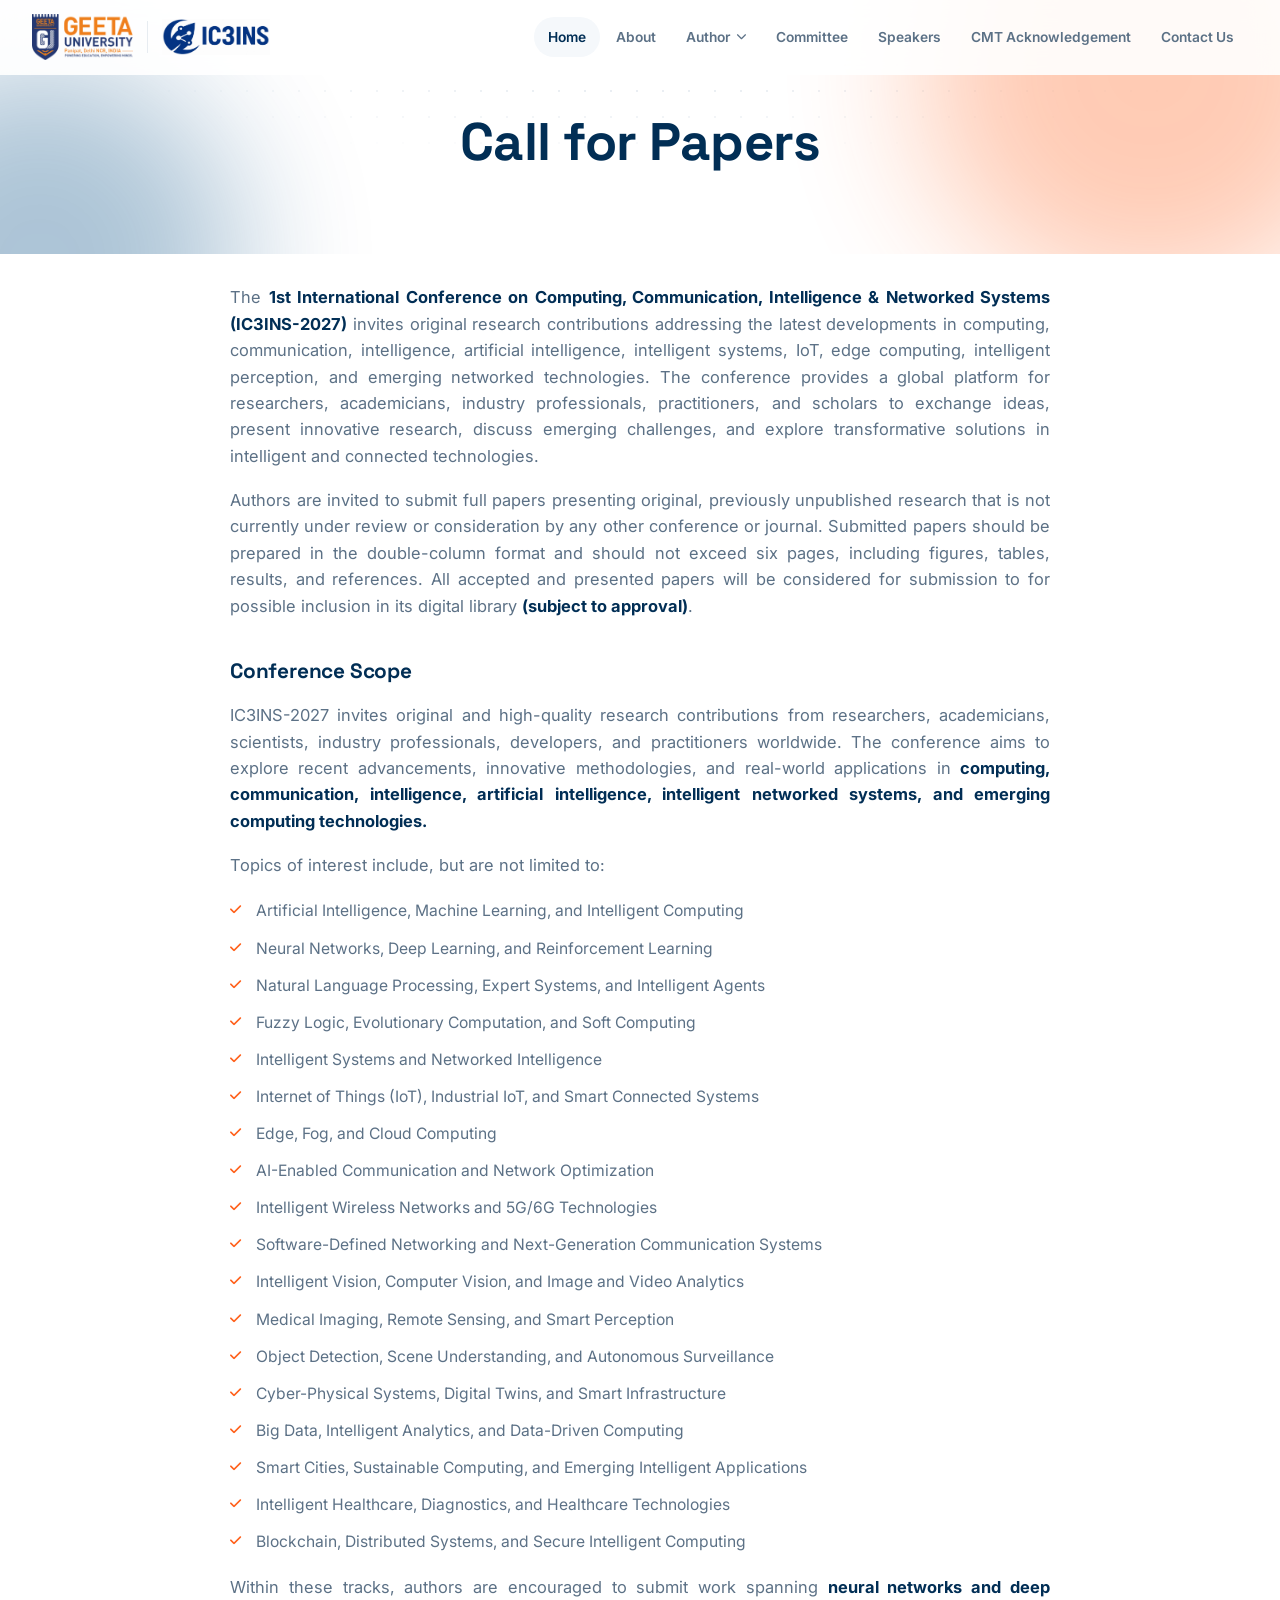
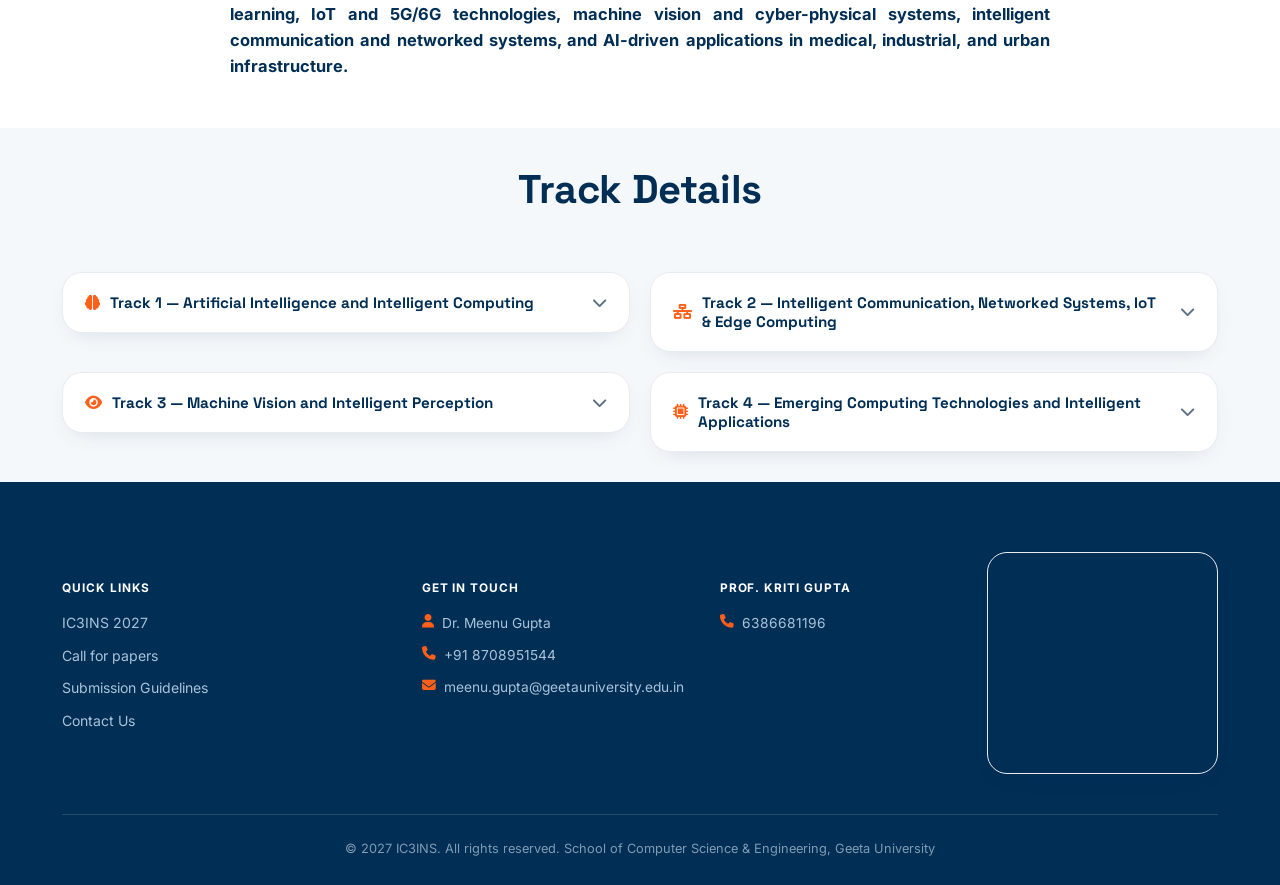
==== commit 9c4b17f3: "first commit" ====
--- a/call-for-papers.html
+++ b/call-for-papers.html
@@ -22,7 +22,7 @@
     <a href="index.html" class="brand">
       <img src="assets/img/geeta-university-logo.png" alt="Geeta University">
       <div class="brand-sep"></div>
-      <img src="assets/img/ic2ins-logo.jpeg" alt="IC3INS-2027" style="height:36px;">
+      <img src="assets/img/ic3ins-logo.jpeg" alt="IC3INS-2027" style="height:36px;">
     </a>
     <ul class="nav-links" id="navLinks">
       <li><a href="index.html" class="active">Home</a></li>
@@ -35,7 +35,7 @@
             Guidelines</a>
 
           <a href="index.html#important-dates"><i class="fa-solid fa-calendar-days"></i>Proposed Date</a>
-          <a href="camera_ready_submission.html"><i class="fa-solid fa-bullhorn"></i>Camers ready submission</a>
+          <a href="camera_ready_submission.html"><i class="fa-solid fa-bullhorn"></i>Camera ready submission</a>
           <a href="index.html#registration-dates"><i class="fa-solid fa-user-check"></i>Registration Details</a>
         </div>
       </li>
@@ -52,7 +52,7 @@
 
   <div class="mobile-menu" id="mobileMenu">
     <div class="mobile-menu-top">
-      <div class="brand"><img src="assets/img/ic2ins-logo.jpeg" alt="IC3INS-2027" style="height:34px;"></div>
+      <div class="brand"><img src="assets/img/ic3ins-logo.jpeg" alt="IC3INS-2027" style="height:34px;"></div>
       <button class="burger" id="closeBurger"><i class="fa-solid fa-xmark"></i></button>
     </div>
     <a href="index.html">Home</a>
@@ -65,7 +65,7 @@
         <a href="paper-submission-guidelines.html">Paper Submission Guidelines</a>
 
         <a href="index.html#important-dates">Proposed Date</a>
-        <a href="camera_ready_submission.html">Camers ready submission</a>
+        <a href="camera_ready_submission.html">Camera ready submission</a>
         <a href="index.html#registration-dates">Registration Details</a>
       </div>
     </div>
@@ -100,18 +100,18 @@
           <p>
             Authors are invited to submit full papers presenting original, previously unpublished research that is not
             currently under review or consideration by any other conference or journal. Submitted papers should be
-            prepared in the IEEE double-column format and should not exceed six pages, including figures, tables,
-            results, and references. All accepted and presented papers will be considered for submission to IEEE Xplore
+            prepared in the double-column format and should not exceed six pages, including figures, tables,
+            results, and references. All accepted and presented papers will be considered for submission to
             for possible inclusion in its digital library <b>(subject to approval)</b>.</p>
 
-          <div class="btns" style="display:flex-start; gap:14px; justify-content:center; flex-wrap:wrap;">
+          <!-- <div class="btns" style="display:flex-start; gap:14px; justify-content:center; flex-wrap:wrap;">
             <a class="btn btn-primary"
               href="https://attend.ieee.org/procomm-2024/wp-content/uploads/sites/580/2024/03/Full-Paper-template.docx"><i
                 class="fa-solid fa-file-arrow-up"></i> Word</a>
             <a class="btn btn-ghost"
               href="https://www.overleaf.com/latex/templates/ieee-conference-template/grfzhhncsfqn"><i
                 class="fa-solid fa-envelope"></i>LaTeX</a>
-          </div>
+          </div> -->
           <!-- 
           <h3>Tracks &amp; Topics of Interest</h3>
           <div class="chip-row" style="justify-content:flex-start;">
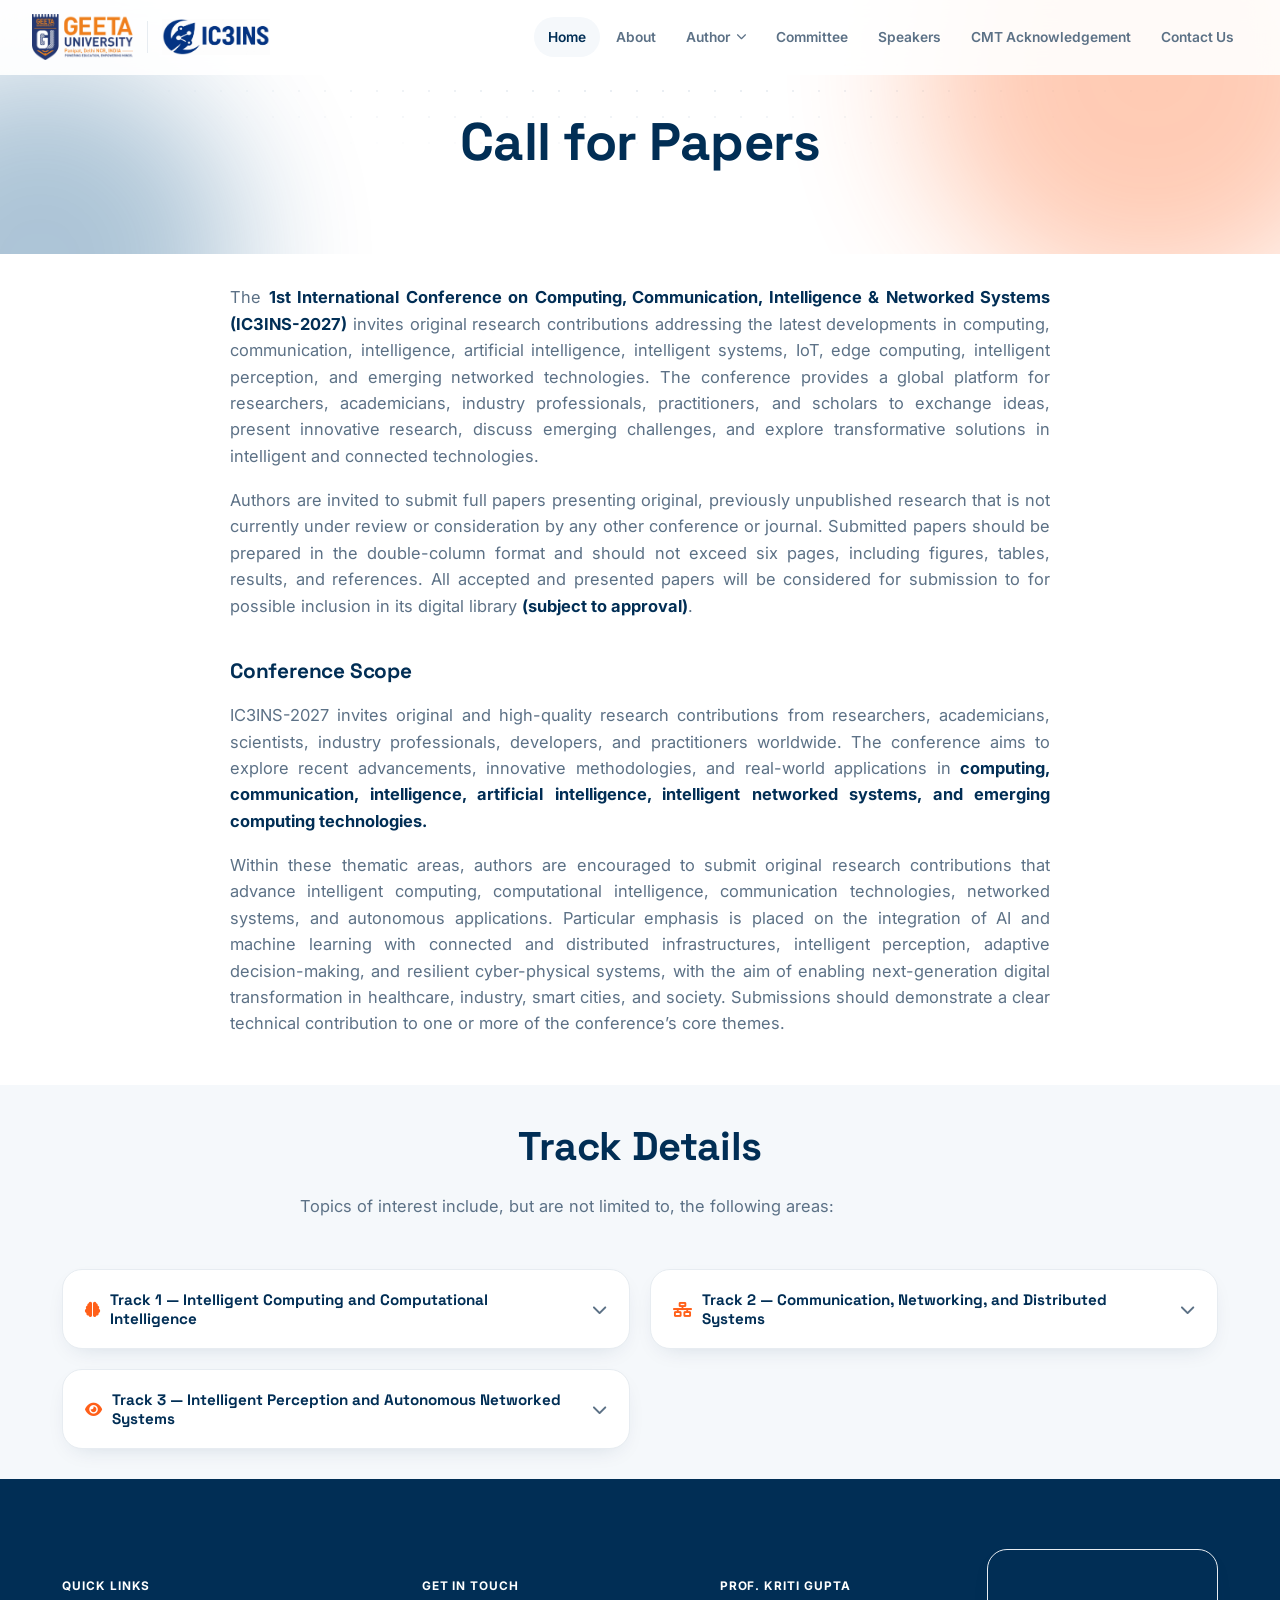
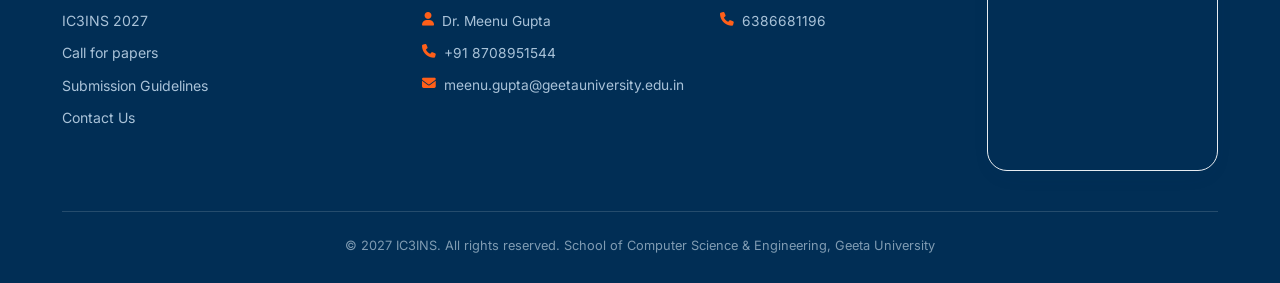
==== commit 2574e4af: "update the track details" ====
--- a/call-for-papers.html
+++ b/call-for-papers.html
@@ -129,7 +129,7 @@
               intelligence, artificial intelligence, intelligent networked systems, and emerging computing
               technologies.</b>
           </p>
-          <p>Topics of interest include, but are not limited to:</p>
+          <!-- <p>Topics of interest include, but are not limited to:</p>
           <ul>
 
             <li>Artificial Intelligence, Machine Learning, and Intelligent Computing</li>
@@ -150,11 +150,14 @@
             <li>Smart Cities, Sustainable Computing, and Emerging Intelligent Applications</li>
             <li>Intelligent Healthcare, Diagnostics, and Healthcare Technologies</li>
             <li>Blockchain, Distributed Systems, and Secure Intelligent Computing</li>
-          </ul>
-          <p>Within these tracks, authors are encouraged to submit work spanning <b>neural networks and deep learning,
-              IoT
-              and 5G/6G technologies, machine vision and cyber-physical systems, intelligent communication and networked
-              systems, and AI-driven applications in medical, industrial, and urban infrastructure.</b></p>
+          </ul> -->
+          <p>Within these thematic areas, authors are encouraged to submit original research contributions that advance
+            intelligent computing, computational intelligence, communication technologies, networked systems, and
+            autonomous applications. Particular emphasis is placed on the integration of AI and machine learning with
+            connected and distributed infrastructures, intelligent perception, adaptive decision-making, and resilient
+            cyber-physical systems, with the aim of enabling next-generation digital transformation in healthcare,
+            industry, smart cities, and society. Submissions should demonstrate a clear technical contribution to one or
+            more of the conference’s core themes.</p>
         </div>
       </div>
     </section>
@@ -163,6 +166,7 @@
       <div class="wrap">
         <div class="sect-head">
           <h2>Track Details</h2>
+          <p style="justify-self: center;">Topics of interest include, but are not limited to, the following areas:</p>
         </div>
 
         <div class="track-grid">
@@ -170,26 +174,22 @@
           <div class="track-item">
             <div class="track-head">
               <button type="button" aria-expanded="false">
-                <span><i class="fa-solid fa-brain"></i> Track 1 — Artificial Intelligence and Intelligent
-                  Computing</span>
+                <span><i class="fa-solid fa-brain"></i> Track 1 — Intelligent Computing and Computational
+                  Intelligence</span>
                 <i class="fa-solid fa-chevron-down chev"></i>
               </button>
             </div>
             <div class="track-body">
               <div class="track-body-inner">
                 <ul>
-                  <li>Neural Networks</li>
-                  <li>Deep Learning</li>
-                  <li>Natural Language Processing</li>
-                  <li>Expert Systems</li>
-                  <li>Reinforcement Learning</li>
-                  <li>Fuzzy Logic and Evolutionary Computation</li>
-                  <li>Sentiment Analysis</li>
-                  <li>AI in Healthcare and Diagnostics</li>
-                  <li>Multi-Agent Systems</li>
-                  <li>Generative AI and Large Language Models</li>
-                  <li>Explainable and Trustworthy AI</li>
-                  <li>AI for Data Analytics and Decision Support</li>
+                  <li>Artificial Intelligence, Machine Learning, and Intelligent Computing</li>
+                  <li>Neural Networks, Deep Learning, and Reinforcement Learning</li>
+                  <li>Natural Language Processing, Generative AI, and Intelligent Agents</li>
+                  <li>Fuzzy Logic, Evolutionary Computation, and Soft Computing</li>
+                  <li>Explainable, Trustworthy, and Responsible AI</li>
+                  <li>Intelligent Optimization, Predictive Analytics, and Knowledge Discovery</li>
+                  <li>Big Data, Intelligent Analytics, and Data-Driven Computing</li>
+                  <li>AI in Healthcare, Diagnostics, and Decision Support</li>
                 </ul>
               </div>
             </div>
@@ -198,26 +198,22 @@
           <div class="track-item">
             <div class="track-head">
               <button type="button" aria-expanded="false">
-                <span><i class="fa-solid fa-network-wired"></i> Track 2 — Intelligent Communication, Networked Systems,
-                  IoT & Edge Computing</span>
+                <span><i class="fa-solid fa-network-wired"></i> Track 2 — Communication, Networking, and Distributed
+                  Systems</span>
                 <i class="fa-solid fa-chevron-down chev"></i>
               </button>
             </div>
             <div class="track-body">
               <div class="track-body-inner">
                 <ul>
-                  <li>Intelligent Networked Systems and Autonomous Networks</li>
-                  <li>AI-Enabled Networking and Network Optimization</li>
-                  <li>Internet of Things (IoT) and Industrial IoT</li>
-                  <li>Intelligent Edge, Fog, and Cloud Computing</li>
-                  <li>5G/6G and Intelligent Wireless Networks</li>
-                  <li>Software-Defined Networking (SDN) and Network Function Virtualization (NFV)</li>
-                  <li>AI-Driven Network Security and Privacy</li>
-                  <li>Vehicular Networks and Intelligent Transportation Systems</li>
-                  <li>Wireless Sensor Networks and Smart Sensing</li>
-                  <li>Network Modeling, Optimization, and Simulation</li>
-                  <li>Intelligent Communication Systems and Protocols</li>
-                  <li>Connected and Smart Systems</li>
+                  <li>Internet of Things (IoT), Industrial IoT, and Smart Connected Systems</li>
+                  <li>Edge, Fog, and Cloud Computing</li>
+                  <li>Intelligent Wireless Communications, 5G/6G, and Emerging Network Technologies</li>
+                  <li>AI-Enabled Communication, Network Modeling, and Performance Optimization</li>
+                  <li>Software-Defined Networking and Network Virtualization</li>
+                  <li>Network Security, Privacy, and Intrusion Detection</li>
+                  <li>Resilient and Energy-Efficient Communication Networks</li>
+                  <li>Blockchain, Distributed Systems, and Secure Networked Computing</li>
                 </ul>
               </div>
             </div>
@@ -226,59 +222,31 @@
           <div class="track-item">
             <div class="track-head">
               <button type="button" aria-expanded="false">
-                <span><i class="fa-solid fa-eye"></i> Track 3 — Machine Vision and Intelligent Perception</span>
+                <span><i class="fa-solid fa-eye"></i> Track 3 — Intelligent Perception and Autonomous Networked
+                  Systems</span>
                 <i class="fa-solid fa-chevron-down chev"></i>
               </button>
             </div>
             <div class="track-body">
               <div class="track-body-inner">
                 <ul>
-                  <li>Computer Vision</li>
-                  <li>Image and Video Processing</li>
-                  <li>Medical Imaging and Diagnostics</li>
-                  <li>Remote Sensing and GIS</li>
-                  <li>Brain–Computer Interfaces</li>
-                  <li>Gesture and Emotion Recognition</li>
-                  <li>Object Detection and Scene Understanding</li>
-                  <li>Autonomous Surveillance Systems</li>
-                  <li>Pattern Recognition</li>
-                  <li>Image Understanding and Analysis</li>
-                  <li>Multimodal Intelligence</li>
-                  <li>Vision-Based Intelligent Systems</li>
+                  <li>Computer Vision, Image Processing, and Visual Intelligence</li>
+                  <li>Image and Video Analytics, Object Detection, and Scene Understanding</li>
+                  <li>Medical Imaging, Remote Sensing, and Multimodal Perception</li>
+                  <li>Robotics, Autonomous Systems, and Multi-Agent Intelligence</li>
+                  <li>Cyber-Physical Systems and Digital Twins</li>
+                  <li>Intelligent Control and Autonomous Decision-Making</li>
+                  <li>Connected Autonomous Systems and Intelligent Transportation</li>
+                  <li>Self-Organizing, Adaptive, and Resilient Systems</li>
+                  <li>Intelligent Applications in Healthcare, Industry, Smart Cities, and Digital Infrastructure</li>
                 </ul>
               </div>
             </div>
           </div>
 
-          <div class="track-item">
-            <div class="track-head">
-              <button type="button" aria-expanded="false">
-                <span><i class="fa-solid fa-microchip"></i> Track 4 — Emerging Computing Technologies and Intelligent
-                  Applications</span>
-                <i class="fa-solid fa-chevron-down chev"></i>
-              </button>
-            </div>
-            <div class="track-body">
-              <div class="track-body-inner">
-                <ul>
-                  <li>Big Data and Data Analytics</li>
-                  <li>Smart Cities and Digital Infrastructure</li>
-                  <li>Blockchain and Distributed Ledger Technologies</li>
-                  <li>Internet of Everything (IoE)</li>
-                  <li>Mobile and Cloud Applications</li>
-                  <li>Green and Sustainable Computing</li>
-                  <li>Social and Web Computing</li>
-                  <li>Digital Twins and Cyber-Physical Systems</li>
-                  <li>Autonomous and Intelligent Systems</li>
-                  <li>Human–Computer Interaction</li>
-                  <li>Emerging Computing Paradigms</li>
-                  <li>Intelligent Applications and Smart Technologies</li>
-                </ul>
-              </div>
-            </div>
-          </div>
-
-        </div>
+        </div>
+
+
       </div>
     </section>
 
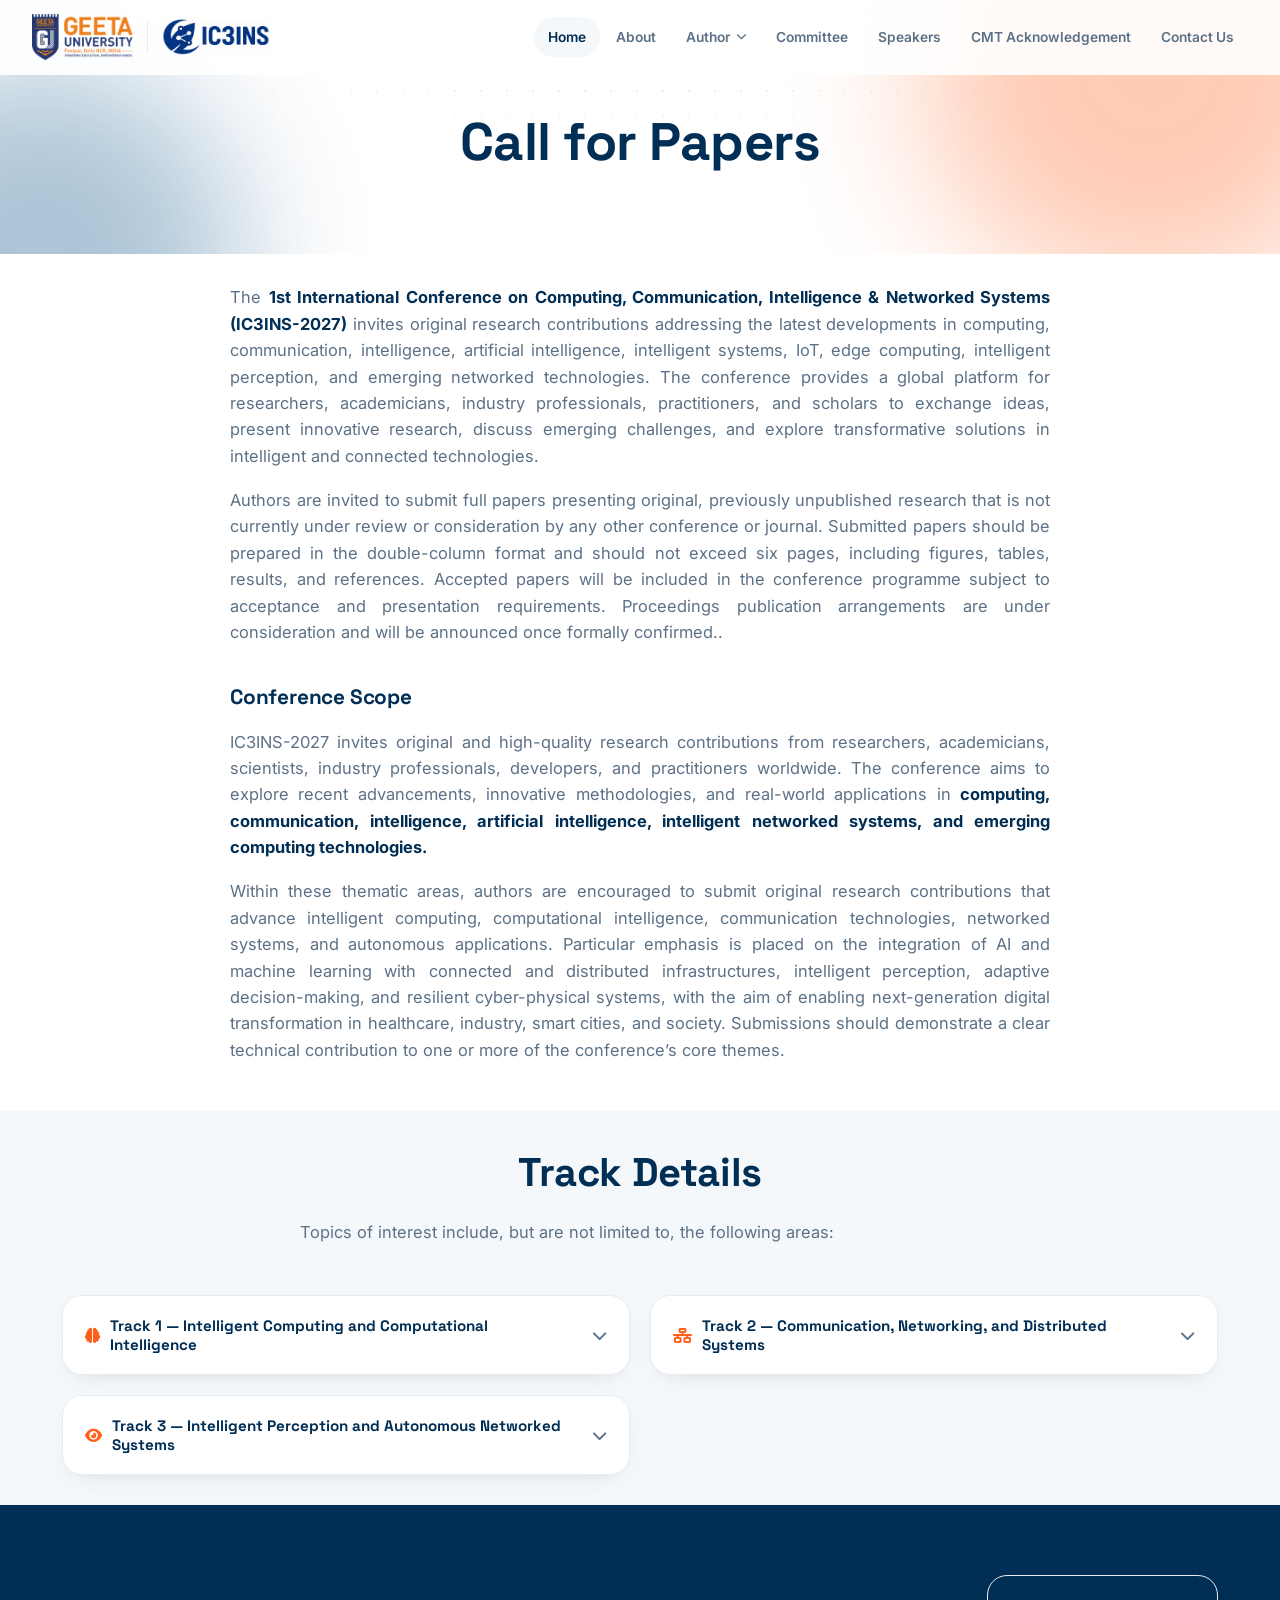
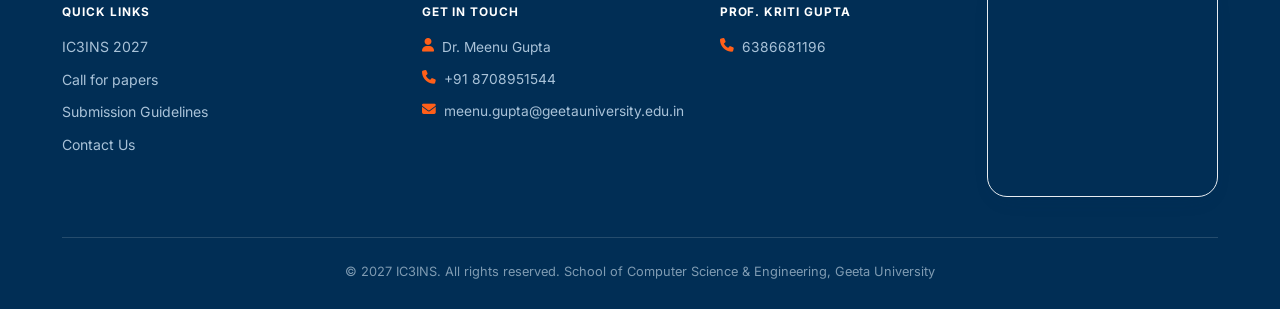
==== commit fe53b15e: "update tracks" ====
--- a/call-for-papers.html
+++ b/call-for-papers.html
@@ -101,8 +101,9 @@
             Authors are invited to submit full papers presenting original, previously unpublished research that is not
             currently under review or consideration by any other conference or journal. Submitted papers should be
             prepared in the double-column format and should not exceed six pages, including figures, tables,
-            results, and references. All accepted and presented papers will be considered for submission to
-            for possible inclusion in its digital library <b>(subject to approval)</b>.</p>
+            results, and references. Accepted papers will be included in the conference programme subject to acceptance
+            and presentation requirements. Proceedings publication arrangements are under consideration and will be
+            announced once formally confirmed.</b>.</p>
 
           <!-- <div class="btns" style="display:flex-start; gap:14px; justify-content:center; flex-wrap:wrap;">
             <a class="btn btn-primary"
